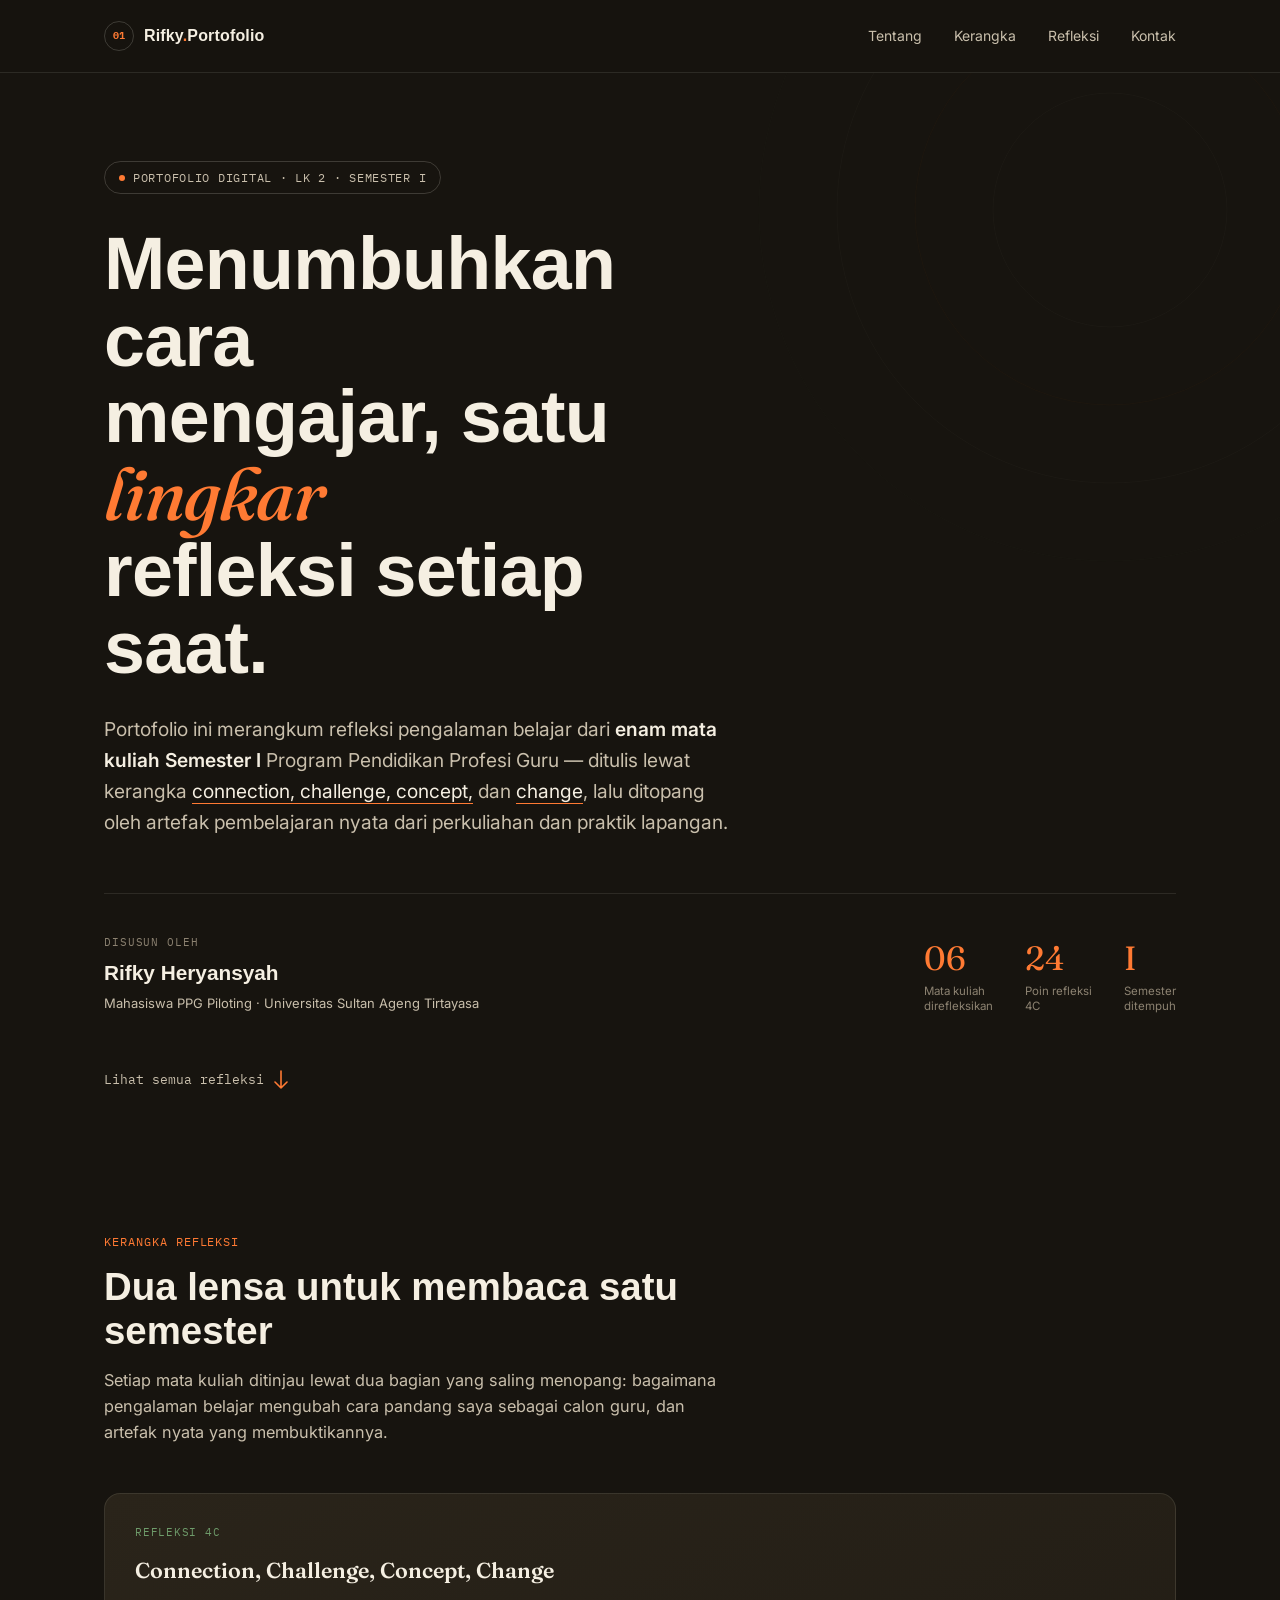
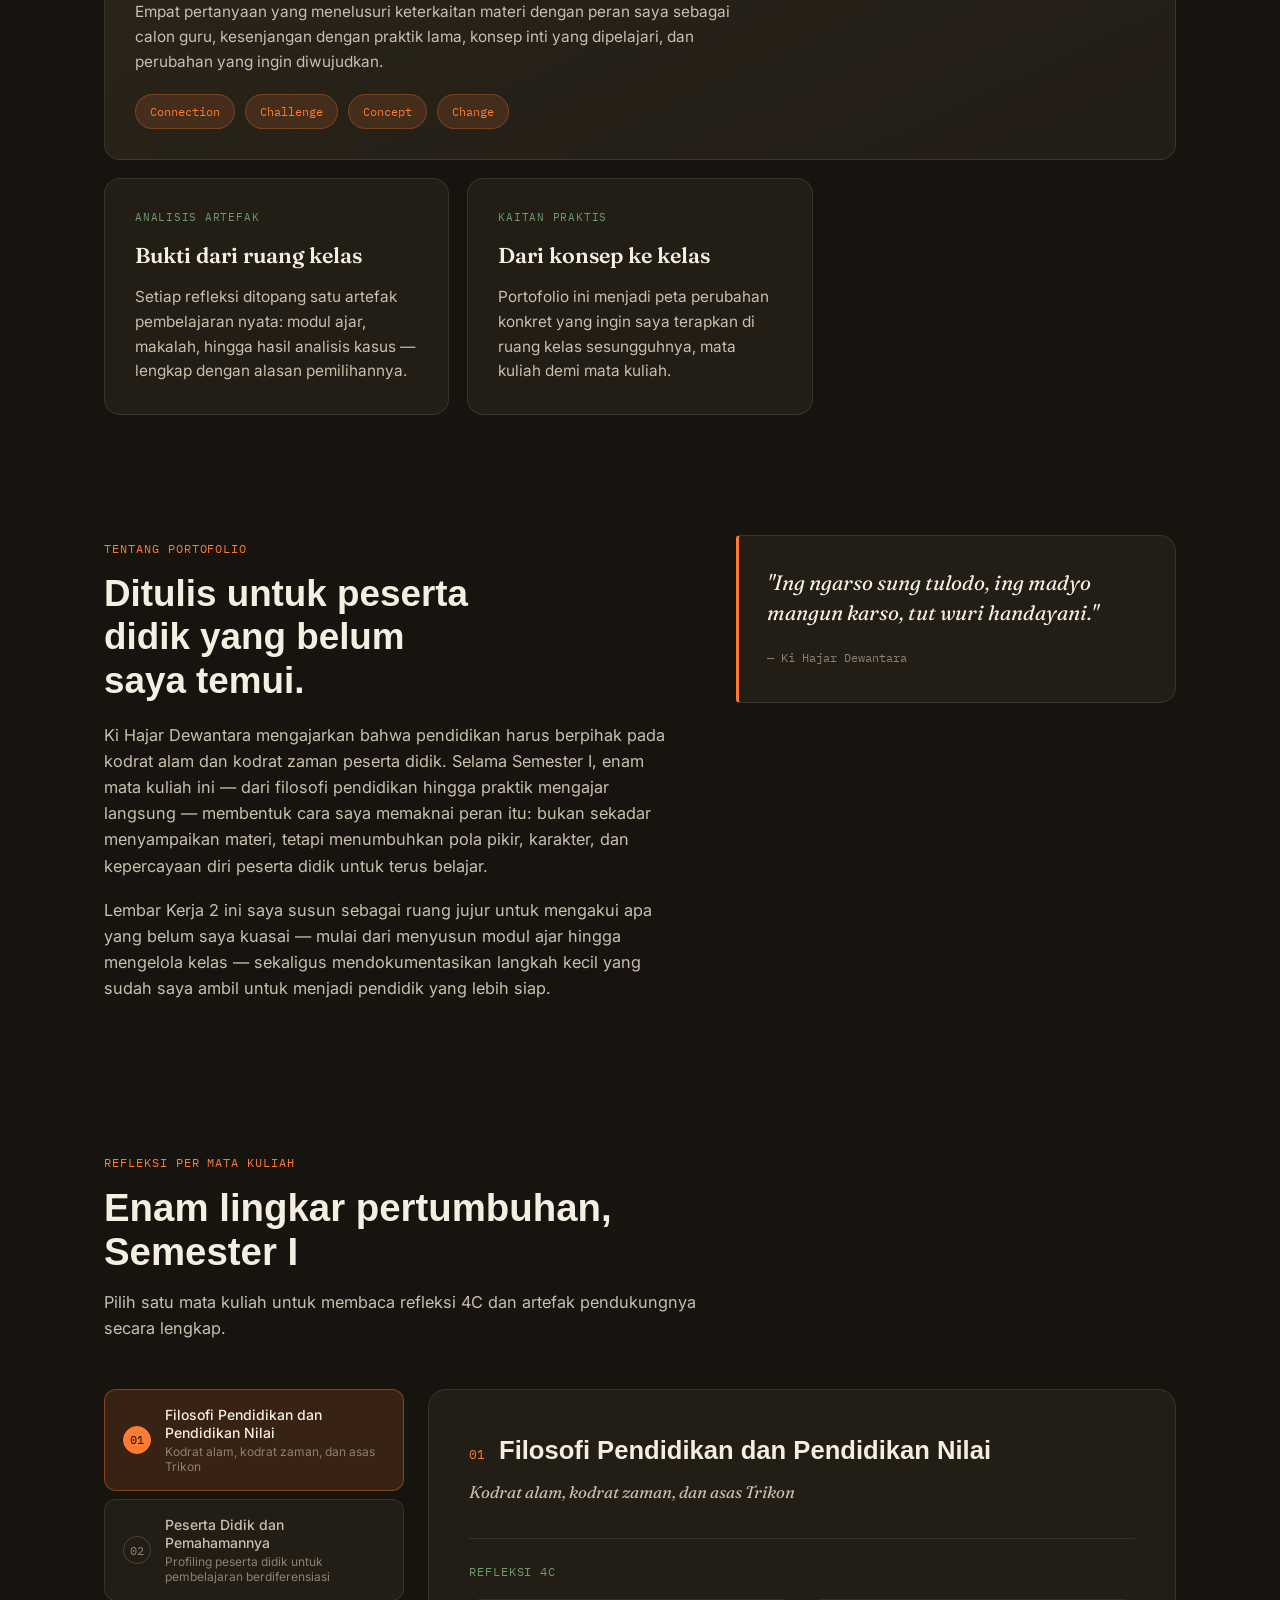
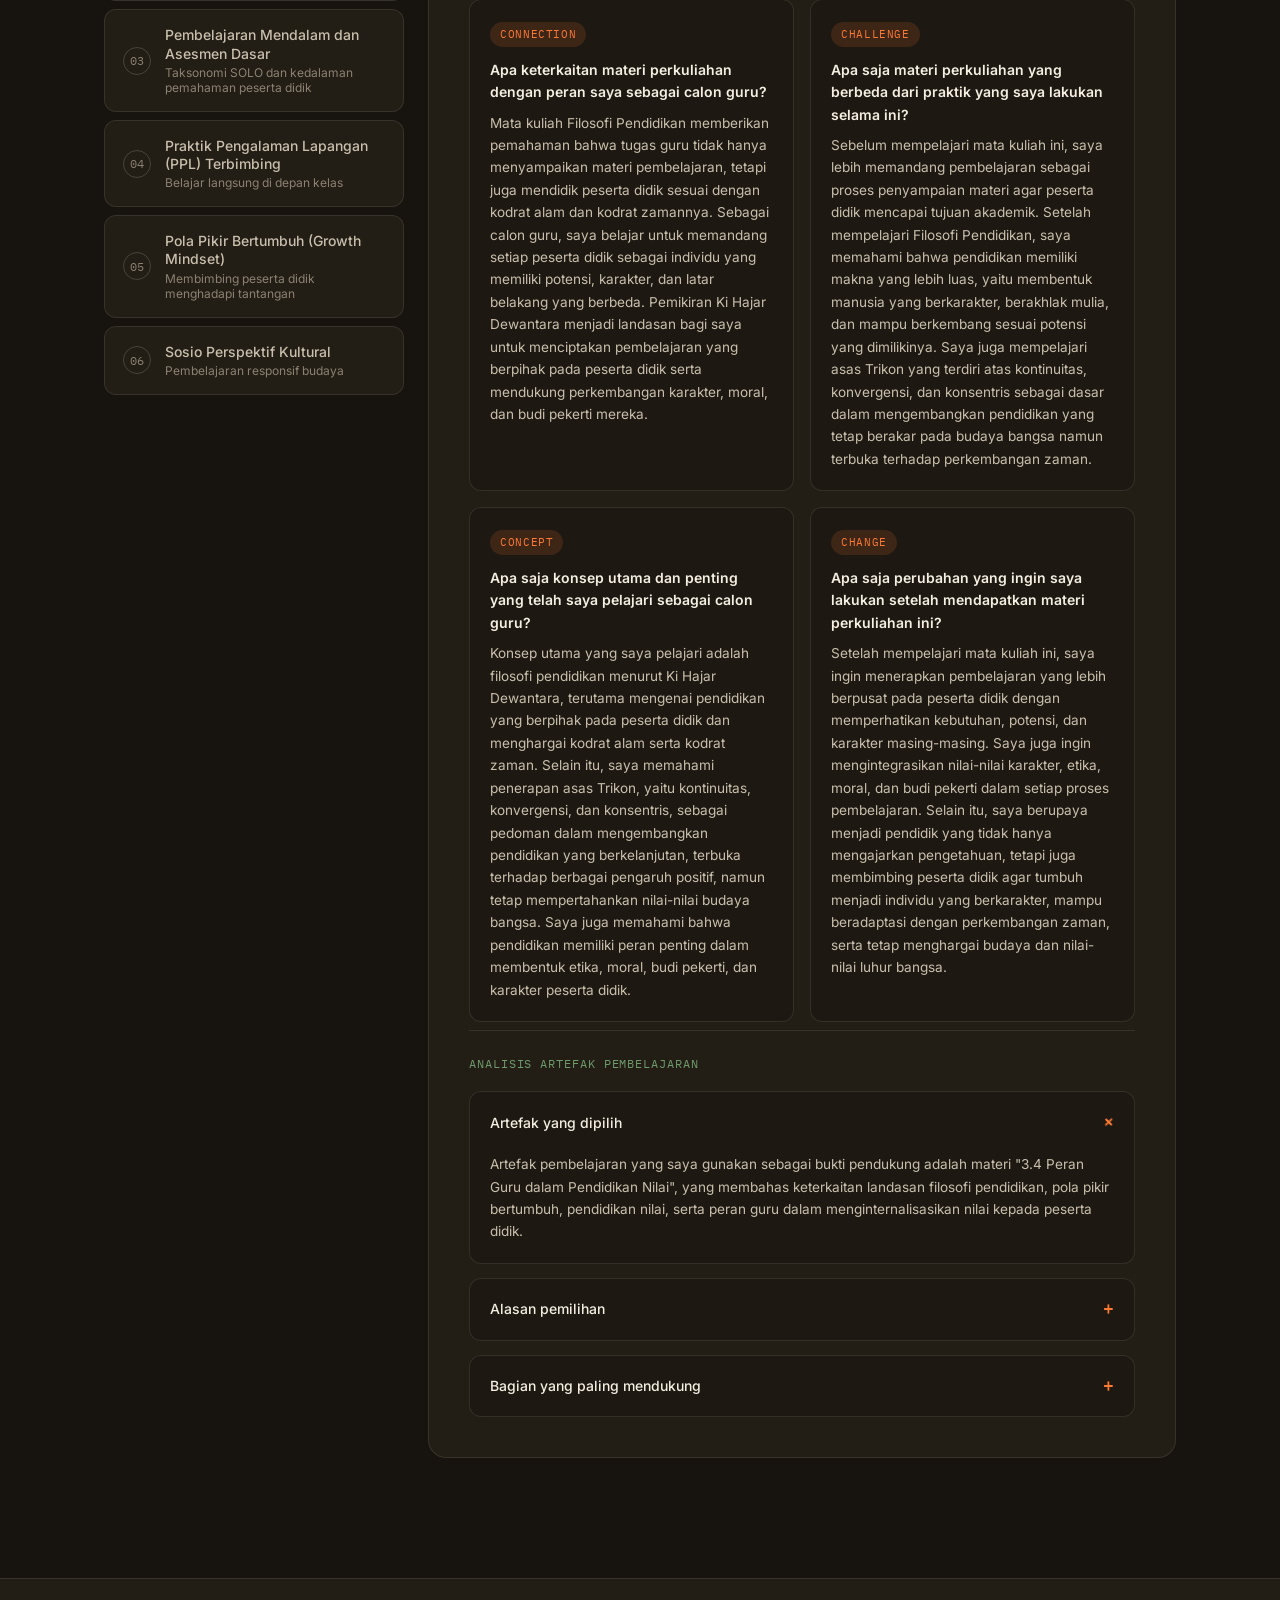
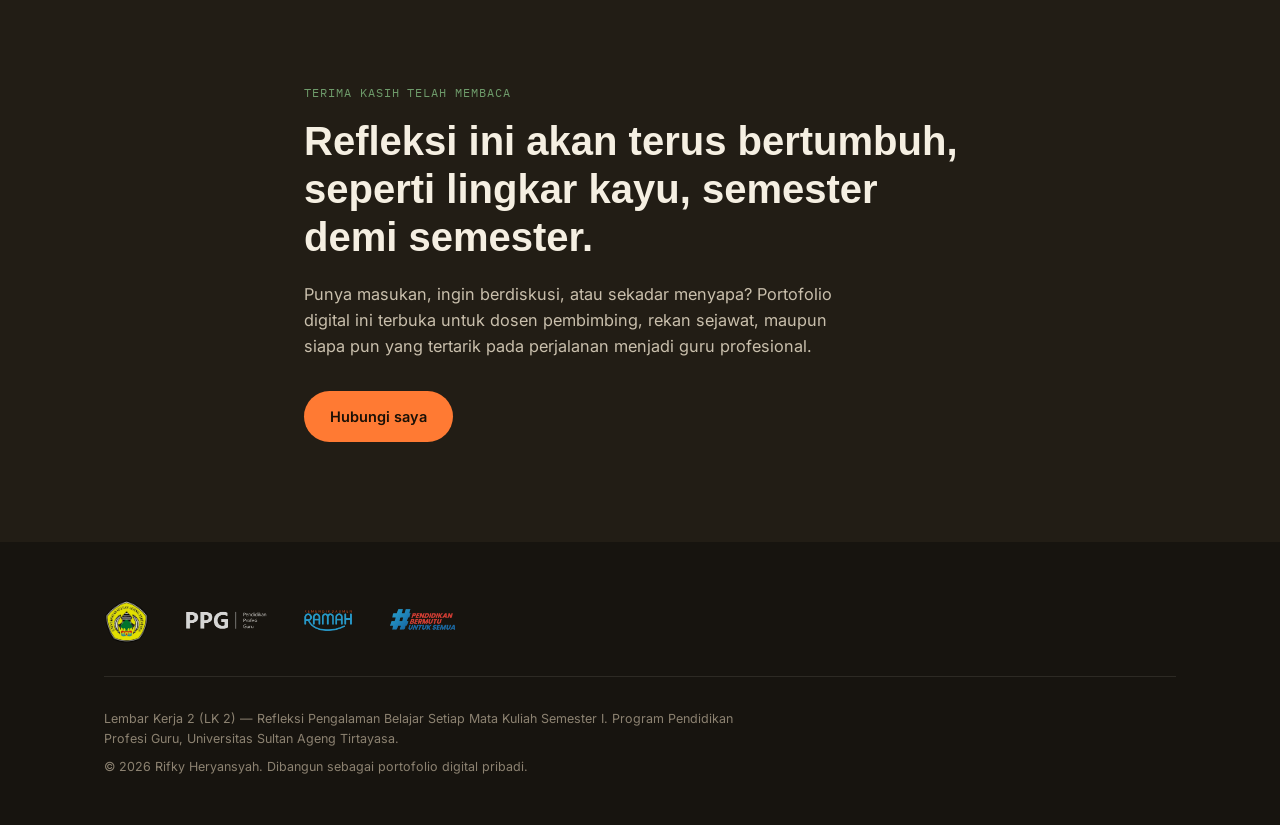
==== index.html @ 312ed4ab "Update index.html" ====
<!DOCTYPE html>
<html lang="id">
<head>
<meta charset="UTF-8">
<meta name="viewport" content="width=device-width, initial-scale=1.0">
<title>Rifky Heryansyah — Portofolio Digital PPG · Refleksi Semester I</title>
<meta name="description" content="Portofolio digital LK 2: Refleksi Pengalaman Belajar setiap mata kuliah Semester I — PPG Piloting, Universitas Sultan Ageng Tirtayasa.">
<link rel="preconnect" href="https://fonts.googleapis.com">
<link rel="preconnect" href="https://fonts.gstatic.com" crossorigin>
<link href="https://fonts.googleapis.com/css2?family=Archivo+Expanded:wght@600;700;800&family=Fraunces:ital,opsz,wght@0,9..144,500;0,9..144,600;1,9..144,500&family=Inter:wght@400;500;600&family=IBM+Plex+Mono:wght@400;500&display=swap" rel="stylesheet">
<link rel="stylesheet" href="styles.css">
</head>
<body>

<!-- ambient rings background -->
<div class="rings-bg" aria-hidden="true">
  <svg viewBox="0 0 800 800"><circle cx="400" cy="400" r="120"/><circle cx="400" cy="400" r="200"/><circle cx="400" cy="400" r="280"/><circle cx="400" cy="400" r="360"/></svg>
</div>

<a class="skip-link" href="#konten">Langsung ke konten</a>

<header class="site-header" id="top">
  <div class="wrap header-inner">
    <a class="brand" href="#top" aria-label="Beranda">
      <span class="brand-ring">01</span>
      <span class="brand-text">Rifky<em>.</em>Portofolio</span>
    </a>
    <nav class="site-nav" aria-label="Navigasi utama">
      <a href="#tentang">Tentang</a>
      <a href="#kerangka">Kerangka</a>
      <a href="#refleksi">Refleksi</a>
      <a href="#kontak">Kontak</a>
    </nav>
    <button class="nav-toggle" id="navToggle" aria-expanded="false" aria-controls="mobileNav" aria-label="Buka menu">
      <span></span><span></span><span></span>
    </button>
  </div>
  <nav class="mobile-nav" id="mobileNav" aria-label="Navigasi mobile">
    <a href="#tentang">Tentang</a>
    <a href="#kerangka">Kerangka</a>
    <a href="#refleksi">Refleksi</a>
    <a href="#kontak">Kontak</a>
  </nav>
</header>

<main id="konten">

  <!-- HERO -->
  <section class="hero wrap">
    <div class="hero-eyebrow reveal">
      <span class="dot"></span> Portofolio Digital &middot; LK 2 &middot; Semester I
    </div>
    <h1 class="hero-title reveal">
      Menumbuhkan cara<br>
      mengajar, satu <span class="ink">lingkar</span><br>
      refleksi setiap saat.
    </h1>
    <p class="hero-sub reveal">
      Portofolio ini merangkum refleksi pengalaman belajar dari
      <strong>enam mata kuliah Semester I</strong> Program Pendidikan Profesi
      Guru — ditulis lewat kerangka <em>connection, challenge, concept,</em>
      dan <em>change</em>, lalu ditopang oleh artefak pembelajaran nyata dari
      perkuliahan dan praktik lapangan.
    </p>

    <div class="hero-meta reveal">
      <div class="meta-person">
        <span class="meta-label">Disusun oleh</span>
        <span class="meta-value">Rifky Heryansyah</span>
        <span class="meta-sub">Mahasiswa PPG Piloting &middot; Universitas Sultan Ageng Tirtayasa</span>
      </div>
      <div class="meta-stats">
        <div class="stat">
          <span class="stat-num">06</span>
          <span class="stat-label">Mata kuliah<br>direfleksikan</span>
        </div>
        <div class="stat">
          <span class="stat-num">24</span>
          <span class="stat-label">Poin refleksi<br>4C</span>
        </div>
        <div class="stat">
          <span class="stat-num">I</span>
          <span class="stat-label">Semester<br>ditempuh</span>
        </div>
      </div>
    </div>

    <a href="#refleksi" class="scroll-cue reveal">
      <span>Lihat semua refleksi</span>
      <svg width="14" height="20" viewBox="0 0 14 20" fill="none"><path d="M7 1v17M1 12l6 6 6-6" stroke="currentColor" stroke-width="1.6" stroke-linecap="round" stroke-linejoin="round"/></svg>
    </a>
  </section>

  <!-- TENTANG / KERANGKA -->
  <section class="framework" id="kerangka">
    <div class="wrap">
      <div class="section-head reveal">
        <span class="eyebrow">Kerangka Refleksi</span>
        <h2>Dua lensa untuk membaca satu semester</h2>
        <p>Setiap mata kuliah ditinjau lewat dua bagian yang saling menopang:
          bagaimana pengalaman belajar mengubah cara pandang saya sebagai
          calon guru, dan artefak nyata yang membuktikannya.</p>
      </div>

      <div class="bento reveal">
        <article class="bento-card bento-wide">
          <span class="bento-tag">Refleksi 4C</span>
          <h3>Connection, Challenge, Concept, Change</h3>
          <p>Empat pertanyaan yang menelusuri keterkaitan materi dengan peran
            saya sebagai calon guru, kesenjangan dengan praktik lama,
            konsep inti yang dipelajari, dan perubahan yang ingin diwujudkan.</p>
          <div class="four-c">
            <span>Connection</span><span>Challenge</span><span>Concept</span><span>Change</span>
          </div>
        </article>
        <article class="bento-card">
          <span class="bento-tag">Analisis Artefak</span>
          <h3>Bukti dari ruang kelas</h3>
          <p>Setiap refleksi ditopang satu artefak pembelajaran nyata:
            modul ajar, makalah, hingga hasil analisis kasus — lengkap
            dengan alasan pemilihannya.</p>
        </article>
        <article class="bento-card">
          <span class="bento-tag">Kaitan Praktis</span>
          <h3>Dari konsep ke kelas</h3>
          <p>Portofolio ini menjadi peta perubahan konkret yang ingin saya
            terapkan di ruang kelas sesungguhnya, mata kuliah demi mata
            kuliah.</p>
        </article>
      </div>
    </div>
  </section>

  <!-- TENTANG -->
  <section class="about" id="tentang">
    <div class="wrap about-grid">
      <div class="about-copy reveal">
        <span class="eyebrow">Tentang Portofolio</span>
        <h2>Ditulis untuk peserta didik yang belum saya temui.</h2>
        <p>
          Ki Hajar Dewantara mengajarkan bahwa pendidikan harus berpihak pada
          kodrat alam dan kodrat zaman peserta didik. Selama Semester I,
          enam mata kuliah ini — dari filosofi pendidikan hingga praktik
          mengajar langsung — membentuk cara saya memaknai peran itu: bukan
          sekadar menyampaikan materi, tetapi menumbuhkan pola pikir,
          karakter, dan kepercayaan diri peserta didik untuk terus belajar.
        </p>
        <p>
          Lembar Kerja 2 ini saya susun sebagai ruang jujur untuk mengakui
          apa yang belum saya kuasai — mulai dari menyusun modul ajar hingga
          mengelola kelas — sekaligus mendokumentasikan langkah kecil yang
          sudah saya ambil untuk menjadi pendidik yang lebih siap.
        </p>
      </div>
      <div class="about-quote reveal">
        <blockquote>
          "Ing ngarso sung tulodo, ing madyo mangun karso,
          tut wuri handayani."
        </blockquote>
        <cite>— Ki Hajar Dewantara</cite>
      </div>
    </div>
  </section>

  <!-- REFLEKSI -->
  <section class="reflections" id="refleksi">
    <div class="wrap">
      <div class="section-head reveal">
        <span class="eyebrow">Refleksi Per Mata Kuliah</span>
        <h2>Enam lingkar pertumbuhan, Semester I</h2>
        <p>Pilih satu mata kuliah untuk membaca refleksi 4C dan artefak
          pendukungnya secara lengkap.</p>
      </div>

      <div class="course-shell reveal">
        <div class="course-rail" id="courseRail" role="tablist" aria-label="Daftar mata kuliah"></div>
        <div class="course-panel" id="coursePanel"></div>
      </div>
    </div>
  </section>

  <!-- PENUTUP / CTA -->
  <section class="closing" id="kontak">
    <div class="wrap closing-inner reveal">
      <span class="eyebrow eyebrow-light">Terima kasih telah membaca</span>
      <h2>Refleksi ini akan terus bertumbuh,<br>seperti lingkar kayu, semester demi semester.</h2>
      <p>Punya masukan, ingin berdiskusi, atau sekadar menyapa? Portofolio
        digital ini terbuka untuk dosen pembimbing, rekan sejawat, maupun
        siapa pun yang tertarik pada perjalanan menjadi guru profesional.</p>
      <a class="btn" href="mailto:rifky.heryansyah@example.com">Hubungi saya</a>
    </div>
  </section>

</main>

<footer class="site-footer">
  <div class="wrap footer-inner">
    <div class="footer-logos">
      <img src="untirta.png" alt="Universitas Sultan Ageng Tirtayasa" loading="lazy">
      <img src="ppg-mark.png" alt="Pendidikan Profesi Guru" loading="lazy">
      <img src="ramah.png" alt="Kemendikdasmen Ramah" loading="lazy">
      <img src="bermutu.png" alt="Pendidikan Bermutu untuk Semua" loading="lazy">
    </div>
    <div class="footer-meta">
      <p>Lembar Kerja 2 (LK 2) — Refleksi Pengalaman Belajar Setiap Mata
        Kuliah Semester I. Program Pendidikan Profesi Guru, Universitas
        Sultan Ageng Tirtayasa.</p>
      <p class="footer-copy">© <span id="year"></span> Rifky Heryansyah. Dibangun sebagai portofolio digital pribadi.</p>
    </div>
  </div>
</footer>

<script src="data.js"></script>
<script src="app.js"></script>
</body>
</html>
---- styles.css ----
/* ============================================================
   TOKENS
   ============================================================ */
:root{
  --bg: #17140F;
  --bg-soft: #1D1912;
  --surface: #221D15;
  --surface-2: #2A241A;
  --line: rgba(244,238,224,0.10);
  --line-strong: rgba(244,238,224,0.18);
  --ink: #F5EFE2;
  --ink-dim: #C9BFAC;
  --ink-faint: #8C8271;
  --accent: #FF7A33;
  --accent-ink: #1A1006;
  --accent-soft: rgba(255,122,51,0.14);
  --green: #6E9B6A;
  --green-soft: rgba(110,155,106,0.16);

  --font-display: "Archivo Expanded", "Arial Narrow", sans-serif;
  --font-serif: "Fraunces", Georgia, serif;
  --font-body: "Inter", -apple-system, "Segoe UI", sans-serif;
  --font-mono: "IBM Plex Mono", ui-monospace, monospace;

  --wrap: 1120px;
}

*{ box-sizing: border-box; }
html{ scroll-behavior: smooth; }
@media (prefers-reduced-motion: reduce){
  html{ scroll-behavior: auto; }
  *{ animation-duration: 0.01ms !important; transition-duration: 0.01ms !important; }
}

body{
  margin: 0;
  background: var(--bg);
  color: var(--ink);
  font-family: var(--font-body);
  font-size: 16px;
  line-height: 1.6;
  -webkit-font-smoothing: antialiased;
}

.wrap{
  max-width: var(--wrap);
  margin: 0 auto;
  padding: 0 24px;
  position: relative;
}

a{ color: inherit; }

:focus-visible{
  outline: 2px solid var(--accent);
  outline-offset: 3px;
  border-radius: 3px;
}

.skip-link{
  position: absolute;
  left: -9999px;
  top: 0;
  background: var(--accent);
  color: var(--accent-ink);
  padding: 10px 16px;
  z-index: 999;
  font-family: var(--font-mono);
  font-size: 13px;
}
.skip-link:focus{ left: 12px; top: 12px; }

/* ============================================================
   AMBIENT RINGS BACKGROUND (signature motif)
   ============================================================ */
.rings-bg{
  position: fixed;
  inset: 0;
  z-index: 0;
  pointer-events: none;
  overflow: hidden;
}
.rings-bg svg{
  position: absolute;
  top: -180px;
  right: -220px;
  width: 780px;
  height: 780px;
  opacity: 0.5;
}
.rings-bg circle{
  fill: none;
  stroke: rgba(244,238,224,0.05);
  stroke-width: 1;
}
.rings-bg circle:nth-child(2){ stroke: rgba(255,122,51,0.06); }
.rings-bg circle:nth-child(4){ stroke: rgba(110,155,106,0.05); }

/* ============================================================
   HEADER
   ============================================================ */
.site-header{
  position: sticky;
  top: 0;
  z-index: 50;
  background: rgba(23,20,15,0.82);
  backdrop-filter: blur(10px);
  border-bottom: 1px solid var(--line);
}
.header-inner{
  display: flex;
  align-items: center;
  justify-content: space-between;
  height: 72px;
}
.brand{
  display: flex;
  align-items: center;
  gap: 10px;
  text-decoration: none;
  font-family: var(--font-display);
  font-weight: 700;
  letter-spacing: 0.01em;
}
.brand-ring{
  width: 30px;
  height: 30px;
  border: 1px solid var(--line-strong);
  border-radius: 50%;
  display: grid;
  place-items: center;
  font-family: var(--font-mono);
  font-size: 10px;
  color: var(--accent);
}
.brand-text{ font-size: 16px; color: var(--ink); }
.brand-text em{ color: var(--accent); font-style: normal; }

.site-nav{
  display: flex;
  gap: 32px;
  font-size: 14px;
}
.site-nav a{
  text-decoration: none;
  color: var(--ink-dim);
  position: relative;
  padding: 4px 0;
  transition: color 0.2s;
}
.site-nav a:hover{ color: var(--ink); }
.site-nav a::after{
  content: "";
  position: absolute;
  left: 0; right: 0; bottom: -2px;
  height: 1px;
  background: var(--accent);
  transform: scaleX(0);
  transform-origin: left;
  transition: transform 0.25s ease;
}
.site-nav a:hover::after{ transform: scaleX(1); }

.nav-toggle{
  display: none;
  flex-direction: column;
  justify-content: center;
  gap: 5px;
  width: 36px;
  height: 36px;
  background: none;
  border: 1px solid var(--line-strong);
  border-radius: 8px;
  cursor: pointer;
}
.nav-toggle span{
  display: block;
  width: 16px;
  height: 1.5px;
  margin: 0 auto;
  background: var(--ink);
  transition: transform 0.2s, opacity 0.2s;
}
.mobile-nav{
  display: none;
  flex-direction: column;
  padding: 8px 24px 20px;
  border-top: 1px solid var(--line);
}
.mobile-nav a{
  text-decoration: none;
  color: var(--ink-dim);
  padding: 12px 0;
  border-bottom: 1px solid var(--line);
  font-size: 15px;
}
.mobile-nav.open{ display: flex; }

@media (max-width: 760px){
  .site-nav{ display: none; }
  .nav-toggle{ display: flex; }
}

/* ============================================================
   HERO
   ============================================================ */
.hero{
  position: relative;
  z-index: 1;
  padding: 88px 24px 96px;
}
.hero-eyebrow{
  display: inline-flex;
  align-items: center;
  gap: 8px;
  font-family: var(--font-mono);
  font-size: 12px;
  letter-spacing: 0.06em;
  text-transform: uppercase;
  color: var(--ink-dim);
  border: 1px solid var(--line-strong);
  padding: 6px 14px;
  border-radius: 999px;
  margin-bottom: 32px;
}
.hero-eyebrow .dot{
  width: 6px; height: 6px;
  border-radius: 50%;
  background: var(--accent);
}

.hero-title{
  font-family: var(--font-display);
  font-weight: 700;
  font-size: clamp(2.6rem, 6vw, 4.6rem);
  line-height: 1.04;
  letter-spacing: -0.01em;
  margin: 0 0 28px;
  max-width: 15ch;
}
.hero-title .ink{
  font-family: var(--font-serif);
  font-style: italic;
  font-weight: 500;
  color: var(--accent);
}

.hero-sub{
  font-size: clamp(1.02rem, 1.6vw, 1.2rem);
  color: var(--ink-dim);
  max-width: 640px;
  margin: 0 0 56px;
}
.hero-sub strong{ color: var(--ink); font-weight: 600; }
.hero-sub em{ color: var(--ink); font-style: normal; border-bottom: 1px solid var(--accent); }

.hero-meta{
  display: flex;
  flex-wrap: wrap;
  gap: 40px;
  align-items: flex-end;
  padding-top: 40px;
  border-top: 1px solid var(--line);
}
.meta-person{ display: flex; flex-direction: column; gap: 4px; }
.meta-label{ font-family: var(--font-mono); font-size: 11px; text-transform: uppercase; letter-spacing: 0.08em; color: var(--ink-faint); }
.meta-value{ font-family: var(--font-display); font-size: 1.3rem; font-weight: 700; }
.meta-sub{ font-size: 13px; color: var(--ink-dim); }

.meta-stats{
  display: flex;
  gap: 32px;
  margin-left: auto;
}
.stat{ display: flex; flex-direction: column; gap: 2px; }
.stat-num{ font-family: var(--font-serif); font-size: 2.1rem; color: var(--accent); line-height: 1; }
.stat-label{ font-size: 11.5px; color: var(--ink-faint); line-height: 1.3; margin-top: 6px; }

.scroll-cue{
  display: inline-flex;
  align-items: center;
  gap: 10px;
  margin-top: 56px;
  text-decoration: none;
  color: var(--ink-dim);
  font-size: 13px;
  font-family: var(--font-mono);
}
.scroll-cue svg{ color: var(--accent); animation: bob 1.8s ease-in-out infinite; }
@keyframes bob{ 0%,100%{ transform: translateY(0); } 50%{ transform: translateY(4px); } }

/* ============================================================
   SECTION HEAD (shared)
   ============================================================ */
.eyebrow{
  display: inline-block;
  font-family: var(--font-mono);
  font-size: 12px;
  letter-spacing: 0.08em;
  text-transform: uppercase;
  color: var(--accent);
  margin-bottom: 14px;
}
.section-head{
  max-width: 620px;
  margin-bottom: 48px;
}
.section-head h2{
  font-family: var(--font-display);
  font-size: clamp(1.7rem, 3.2vw, 2.4rem);
  font-weight: 700;
  line-height: 1.15;
  margin: 0 0 14px;
}
.section-head p{
  color: var(--ink-dim);
  font-size: 1.02rem;
  margin: 0;
}

/* ============================================================
   FRAMEWORK / BENTO
   ============================================================ */
.framework{
  position: relative;
  z-index: 1;
  padding: 40px 0 100px;
}
.bento{
  display: grid;
  grid-template-columns: repeat(3, 1fr);
  gap: 18px;
}
.bento-card{
  background: var(--surface);
  border: 1px solid var(--line);
  border-radius: 16px;
  padding: 30px;
  display: flex;
  flex-direction: column;
  gap: 12px;
}
.bento-wide{ grid-column: span 3; background: linear-gradient(155deg, var(--surface-2), var(--surface)); }
.bento-tag{
  font-family: var(--font-mono);
  font-size: 11px;
  letter-spacing: 0.07em;
  text-transform: uppercase;
  color: var(--green);
}
.bento-card h3{
  font-family: var(--font-serif);
  font-weight: 600;
  font-size: 1.35rem;
  margin: 0;
}
.bento-card p{
  color: var(--ink-dim);
  font-size: 0.96rem;
  margin: 0;
  max-width: 60ch;
}
.four-c{
  display: flex;
  flex-wrap: wrap;
  gap: 10px;
  margin-top: 8px;
}
.four-c span{
  font-family: var(--font-mono);
  font-size: 12px;
  padding: 7px 14px;
  border-radius: 999px;
  background: var(--accent-soft);
  color: var(--accent);
  border: 1px solid rgba(255,122,51,0.28);
}

@media (max-width: 860px){
  .bento{ grid-template-columns: 1fr; }
  .bento-wide{ grid-column: span 1; }
}

/* ============================================================
   ABOUT
   ============================================================ */
.about{
  position: relative;
  z-index: 1;
  padding: 20px 0 110px;
}
.about-grid{
  display: grid;
  grid-template-columns: 1.3fr 1fr;
  gap: 60px;
  align-items: start;
}
.about-copy h2{
  font-family: var(--font-display);
  font-size: clamp(1.7rem, 3vw, 2.3rem);
  font-weight: 700;
  line-height: 1.18;
  margin: 0 0 20px;
  max-width: 18ch;
}
.about-copy p{
  color: var(--ink-dim);
  font-size: 1.02rem;
  margin: 0 0 18px;
}
.about-quote{
  background: var(--surface);
  border: 1px solid var(--line);
  border-left: 3px solid var(--accent);
  border-radius: 4px 16px 16px 4px;
  padding: 32px 28px;
}
.about-quote blockquote{
  margin: 0 0 16px;
  font-family: var(--font-serif);
  font-style: italic;
  font-size: 1.3rem;
  line-height: 1.45;
  color: var(--ink);
}
.about-quote cite{
  font-family: var(--font-mono);
  font-size: 12px;
  color: var(--ink-faint);
  font-style: normal;
}

@media (max-width: 860px){
  .about-grid{ grid-template-columns: 1fr; gap: 32px; }
}

/* ============================================================
   REFLECTIONS
   ============================================================ */
.reflections{
  position: relative;
  z-index: 1;
  padding: 20px 0 120px;
}
.course-shell{
  display: grid;
  grid-template-columns: 300px 1fr;
  gap: 24px;
  align-items: start;
}

.course-rail{
  display: flex;
  flex-direction: column;
  gap: 8px;
  position: sticky;
  top: 96px;
}
.course-btn{
  display: flex;
  align-items: center;
  gap: 14px;
  width: 100%;
  text-align: left;
  background: var(--surface);
  border: 1px solid var(--line);
  border-radius: 12px;
  padding: 16px 18px;
  cursor: pointer;
  color: var(--ink-dim);
  font-family: var(--font-body);
  transition: border-color 0.2s, background 0.2s, color 0.2s;
}
.course-btn:hover{ border-color: var(--line-strong); color: var(--ink); }
.course-btn .ring-num{
  font-family: var(--font-mono);
  font-size: 12px;
  width: 28px;
  height: 28px;
  border-radius: 50%;
  border: 1px solid var(--line-strong);
  display: grid;
  place-items: center;
  flex-shrink: 0;
  color: var(--ink-faint);
  transition: border-color 0.2s, color 0.2s, background 0.2s;
}
.course-btn .btn-text{ display: flex; flex-direction: column; gap: 2px; }
.course-btn .btn-name{ font-size: 14px; font-weight: 500; line-height: 1.3; }
.course-btn .btn-tagline{ font-size: 12px; color: var(--ink-faint); }

.course-btn.active{
  background: var(--accent-soft);
  border-color: rgba(255,122,51,0.4);
  color: var(--ink);
}
.course-btn.active .ring-num{
  background: var(--accent);
  border-color: var(--accent);
  color: var(--accent-ink);
}
.course-btn.active .btn-name{ color: var(--ink); }

.course-panel{
  background: var(--surface);
  border: 1px solid var(--line);
  border-radius: 18px;
  padding: 40px;
  min-height: 480px;
}
.panel-head{
  display: flex;
  align-items: baseline;
  gap: 14px;
  margin-bottom: 8px;
}
.panel-ring{
  font-family: var(--font-mono);
  font-size: 13px;
  color: var(--accent);
}
.panel-head h3{
  font-family: var(--font-display);
  font-size: 1.6rem;
  font-weight: 700;
  margin: 0;
}
.panel-tagline{
  color: var(--ink-dim);
  font-family: var(--font-serif);
  font-style: italic;
  font-size: 1.05rem;
  margin: 0 0 32px;
}

.panel-block-label{
  font-family: var(--font-mono);
  font-size: 11.5px;
  text-transform: uppercase;
  letter-spacing: 0.08em;
  color: var(--green);
  margin: 0 0 18px;
  padding-top: 24px;
  border-top: 1px solid var(--line);
}
.panel-block-label:first-of-type{ border-top: none; padding-top: 0; }

.reflection-grid{
  display: grid;
  grid-template-columns: 1fr 1fr;
  gap: 16px;
  margin-bottom: 8px;
}
.reflection-item{
  background: var(--bg-soft);
  border: 1px solid var(--line);
  border-radius: 12px;
  padding: 20px;
}
.reflection-tag{
  display: inline-block;
  font-family: var(--font-mono);
  font-size: 10.5px;
  text-transform: uppercase;
  letter-spacing: 0.06em;
  color: var(--accent);
  background: var(--accent-soft);
  border-radius: 999px;
  padding: 4px 10px;
  margin-bottom: 12px;
}
.reflection-q{
  font-weight: 600;
  font-size: 14px;
  margin: 0 0 8px;
  color: var(--ink);
}
.reflection-a{
  font-size: 13.6px;
  color: var(--ink-dim);
  margin: 0;
  line-height: 1.65;
}

.artifact-list{
  display: flex;
  flex-direction: column;
  gap: 14px;
}
.artifact-item{
  background: var(--bg-soft);
  border: 1px solid var(--line);
  border-radius: 12px;
  overflow: hidden;
}
.artifact-summary{
  display: flex;
  align-items: center;
  justify-content: space-between;
  gap: 12px;
  padding: 16px 20px;
  cursor: pointer;
  list-style: none;
  font-weight: 500;
  font-size: 14px;
}
.artifact-summary::-webkit-details-marker{ display: none; }
.artifact-summary .plus{
  font-family: var(--font-mono);
  color: var(--accent);
  font-size: 18px;
  flex-shrink: 0;
  transition: transform 0.2s;
}
.artifact-item[open] .plus{ transform: rotate(45deg); }
.artifact-body{
  padding: 0 20px 20px;
  color: var(--ink-dim);
  font-size: 13.6px;
  line-height: 1.65;
  margin: 0;
}

@media (max-width: 900px){
  .course-shell{ grid-template-columns: 1fr; }
  .course-rail{ position: static; flex-direction: row; overflow-x: auto; padding-bottom: 6px; }
  .course-btn{ min-width: 230px; }
  .reflection-grid{ grid-template-columns: 1fr; }
  .course-panel{ padding: 26px; }
}

/* ============================================================
   CLOSING / CTA
   ============================================================ */
.closing{
  position: relative;
  z-index: 1;
  background: var(--surface);
  border-top: 1px solid var(--line);
  padding: 100px 0;
}
.closing-inner{ max-width: 720px; }
.eyebrow-light{ color: var(--green); }
.closing h2{
  font-family: var(--font-display);
  font-size: clamp(1.7rem, 3.4vw, 2.5rem);
  font-weight: 700;
  line-height: 1.2;
  margin: 0 0 20px;
}
.closing p{
  color: var(--ink-dim);
  font-size: 1.02rem;
  margin: 0 0 32px;
  max-width: 56ch;
}
.btn{
  display: inline-flex;
  align-items: center;
  gap: 8px;
  background: var(--accent);
  color: var(--accent-ink);
  text-decoration: none;
  font-weight: 600;
  font-size: 14.5px;
  padding: 14px 26px;
  border-radius: 999px;
  transition: transform 0.15s ease, box-shadow 0.15s ease;
}
.btn:hover{ transform: translateY(-2px); box-shadow: 0 10px 24px rgba(255,122,51,0.25); }

/* ============================================================
   FOOTER
   ============================================================ */
.site-footer{
  position: relative;
  z-index: 1;
  padding: 56px 0 40px;
}
.footer-inner{
  display: flex;
  flex-direction: column;
  gap: 32px;
}
.footer-logos{
  display: flex;
  flex-wrap: wrap;
  align-items: center;
  gap: 36px;
  padding-bottom: 32px;
  border-bottom: 1px solid var(--line);
}
.footer-logos img{
  height: 34px;
  width: auto;
  object-fit: contain;
  opacity: 0.88;
}
.footer-logos img:first-child{ height: 46px; }
.footer-meta p{
  color: var(--ink-faint);
  font-size: 12.5px;
  max-width: 640px;
  margin: 0 0 8px;
  line-height: 1.6;
}
.footer-copy{ color: var(--ink-faint); }

/* ============================================================
   REVEAL ON SCROLL
   ============================================================ */
.reveal{
  opacity: 0;
  transform: translateY(18px);
  transition: opacity 0.7s ease, transform 0.7s ease;
}
.reveal.is-visible{
  opacity: 1;
  transform: translateY(0);
}
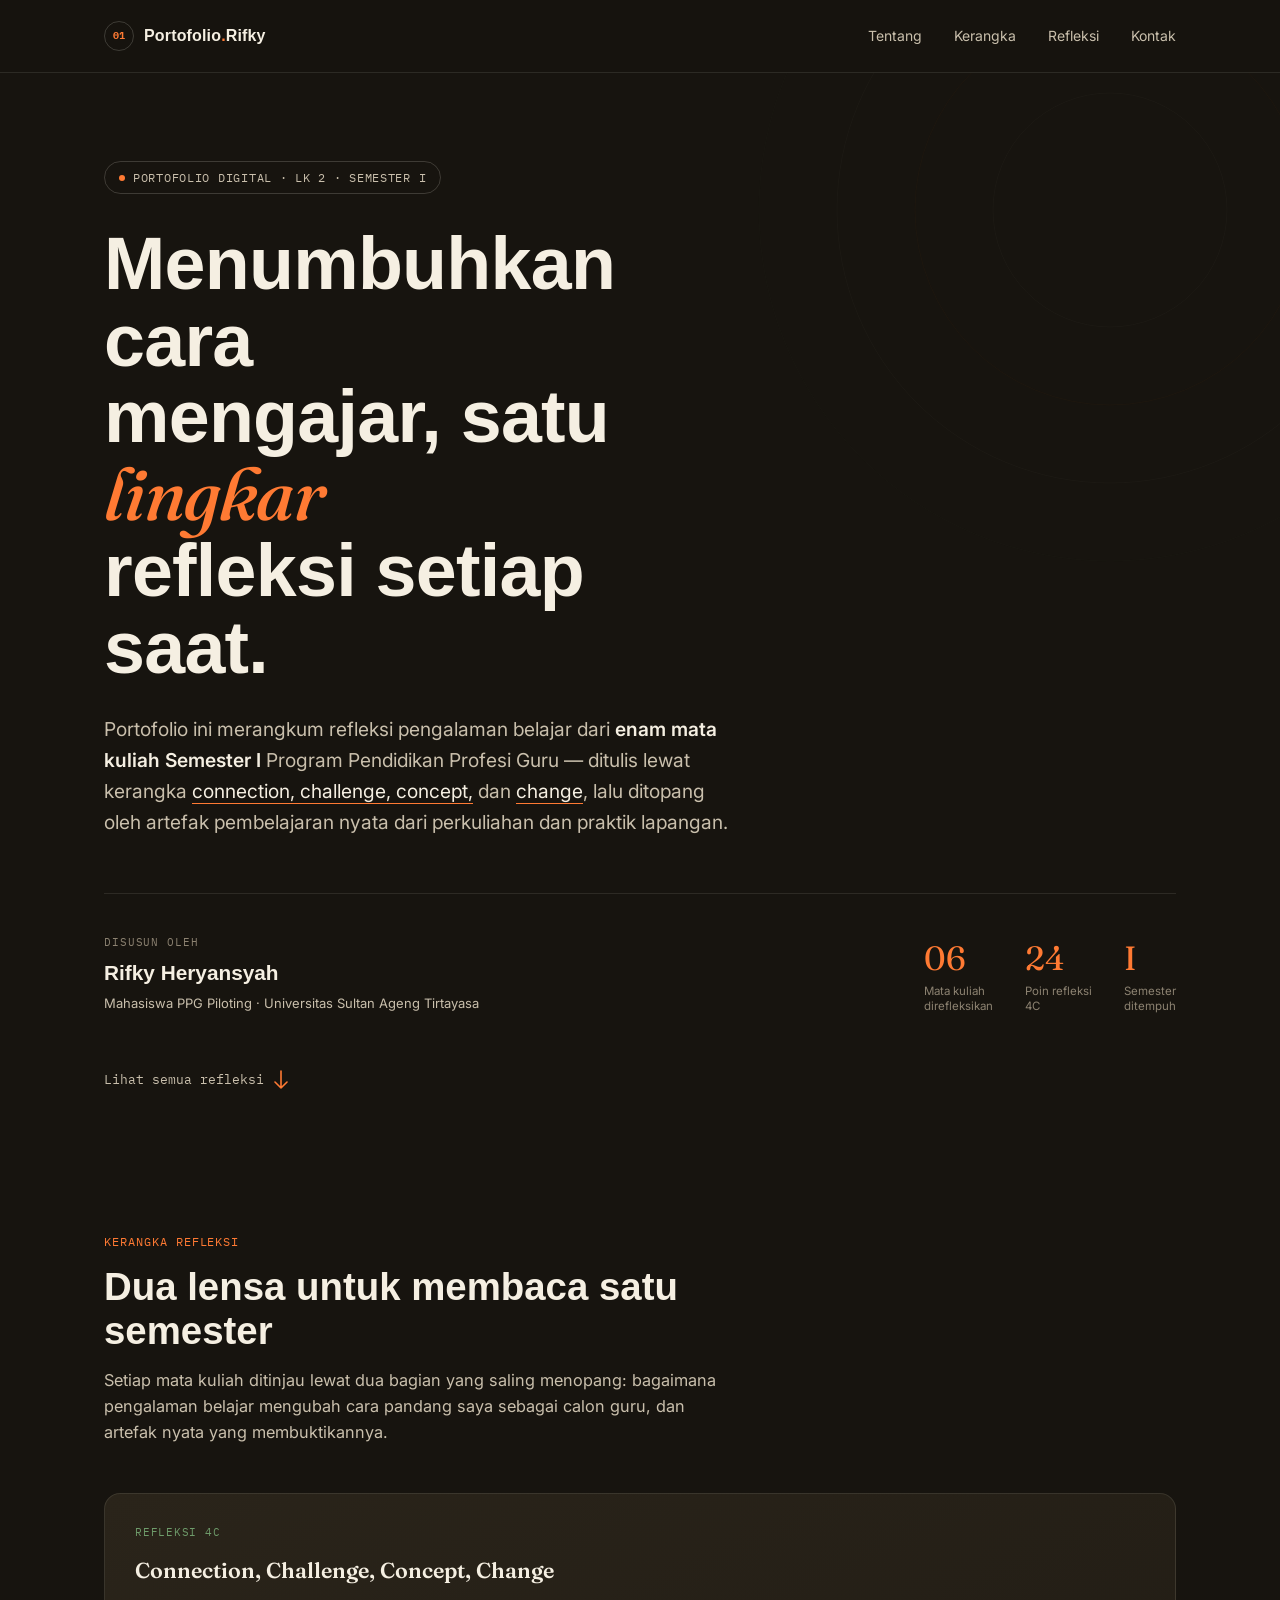
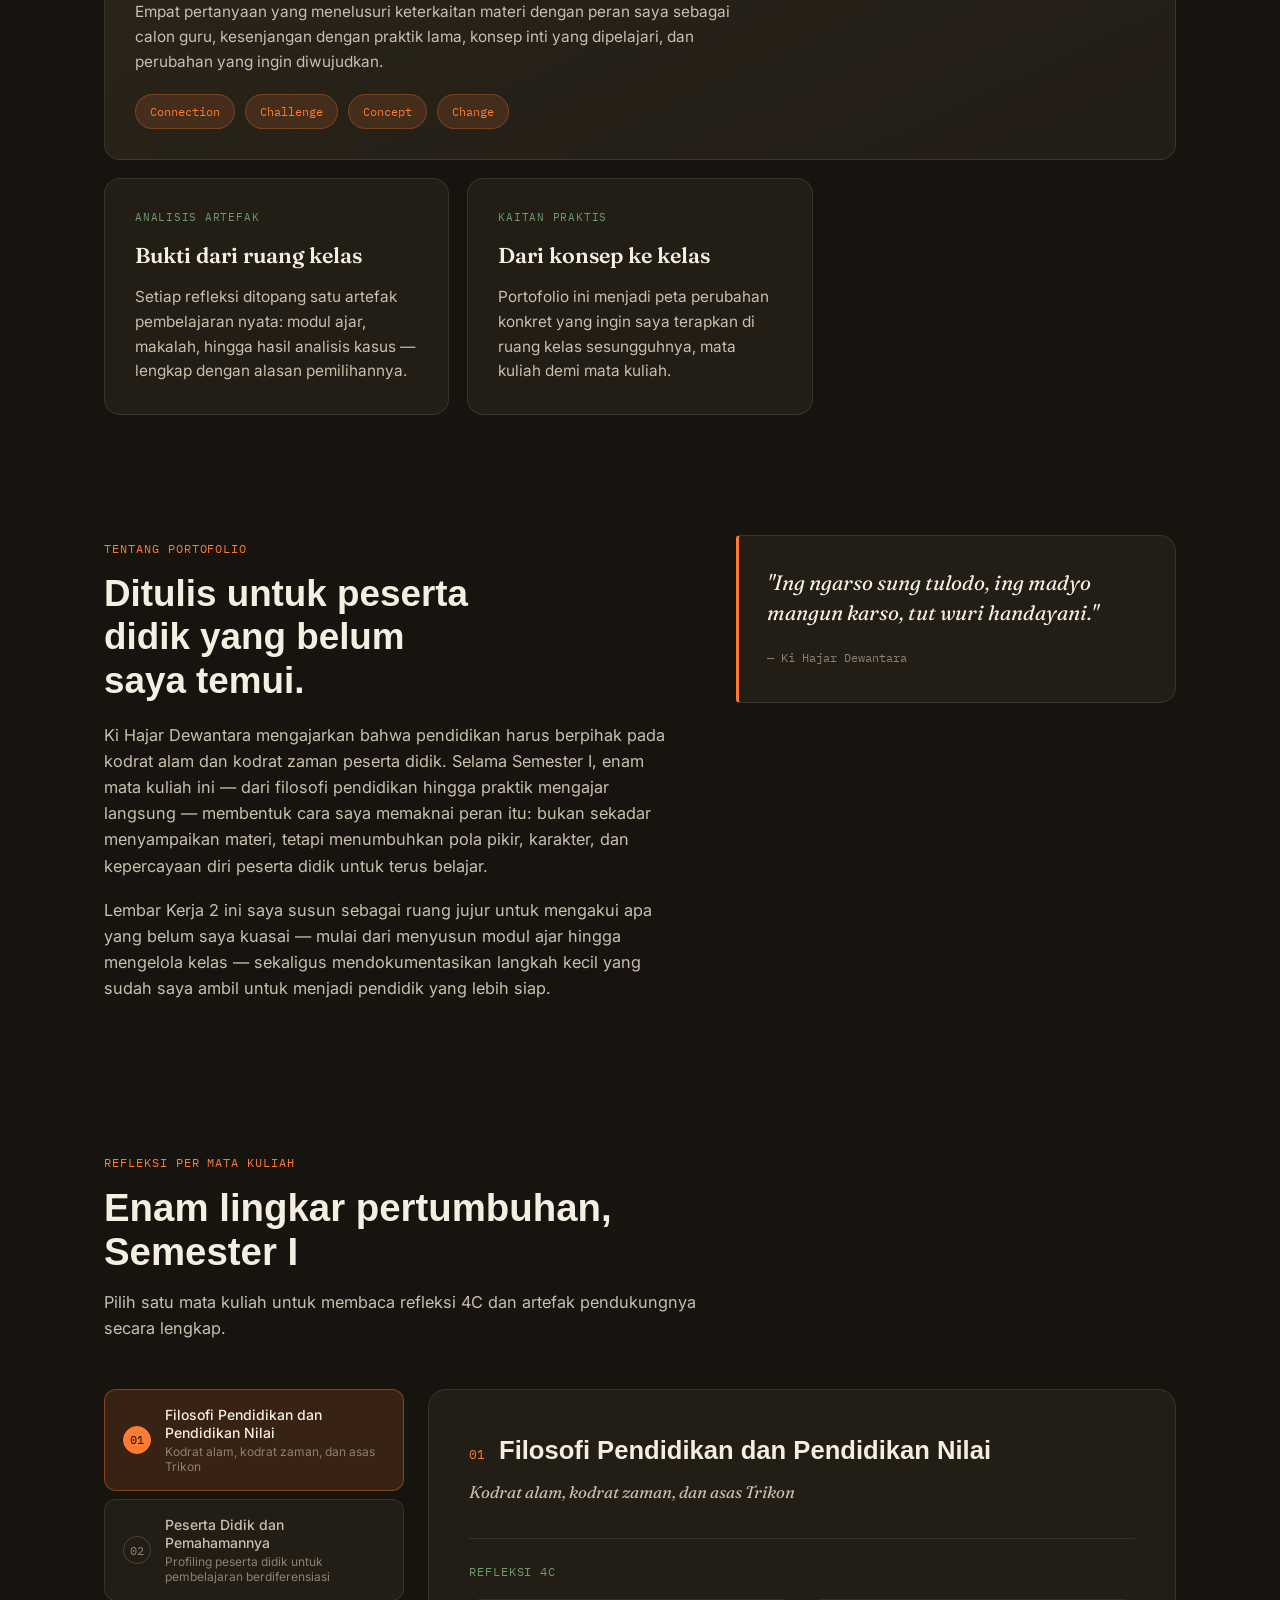
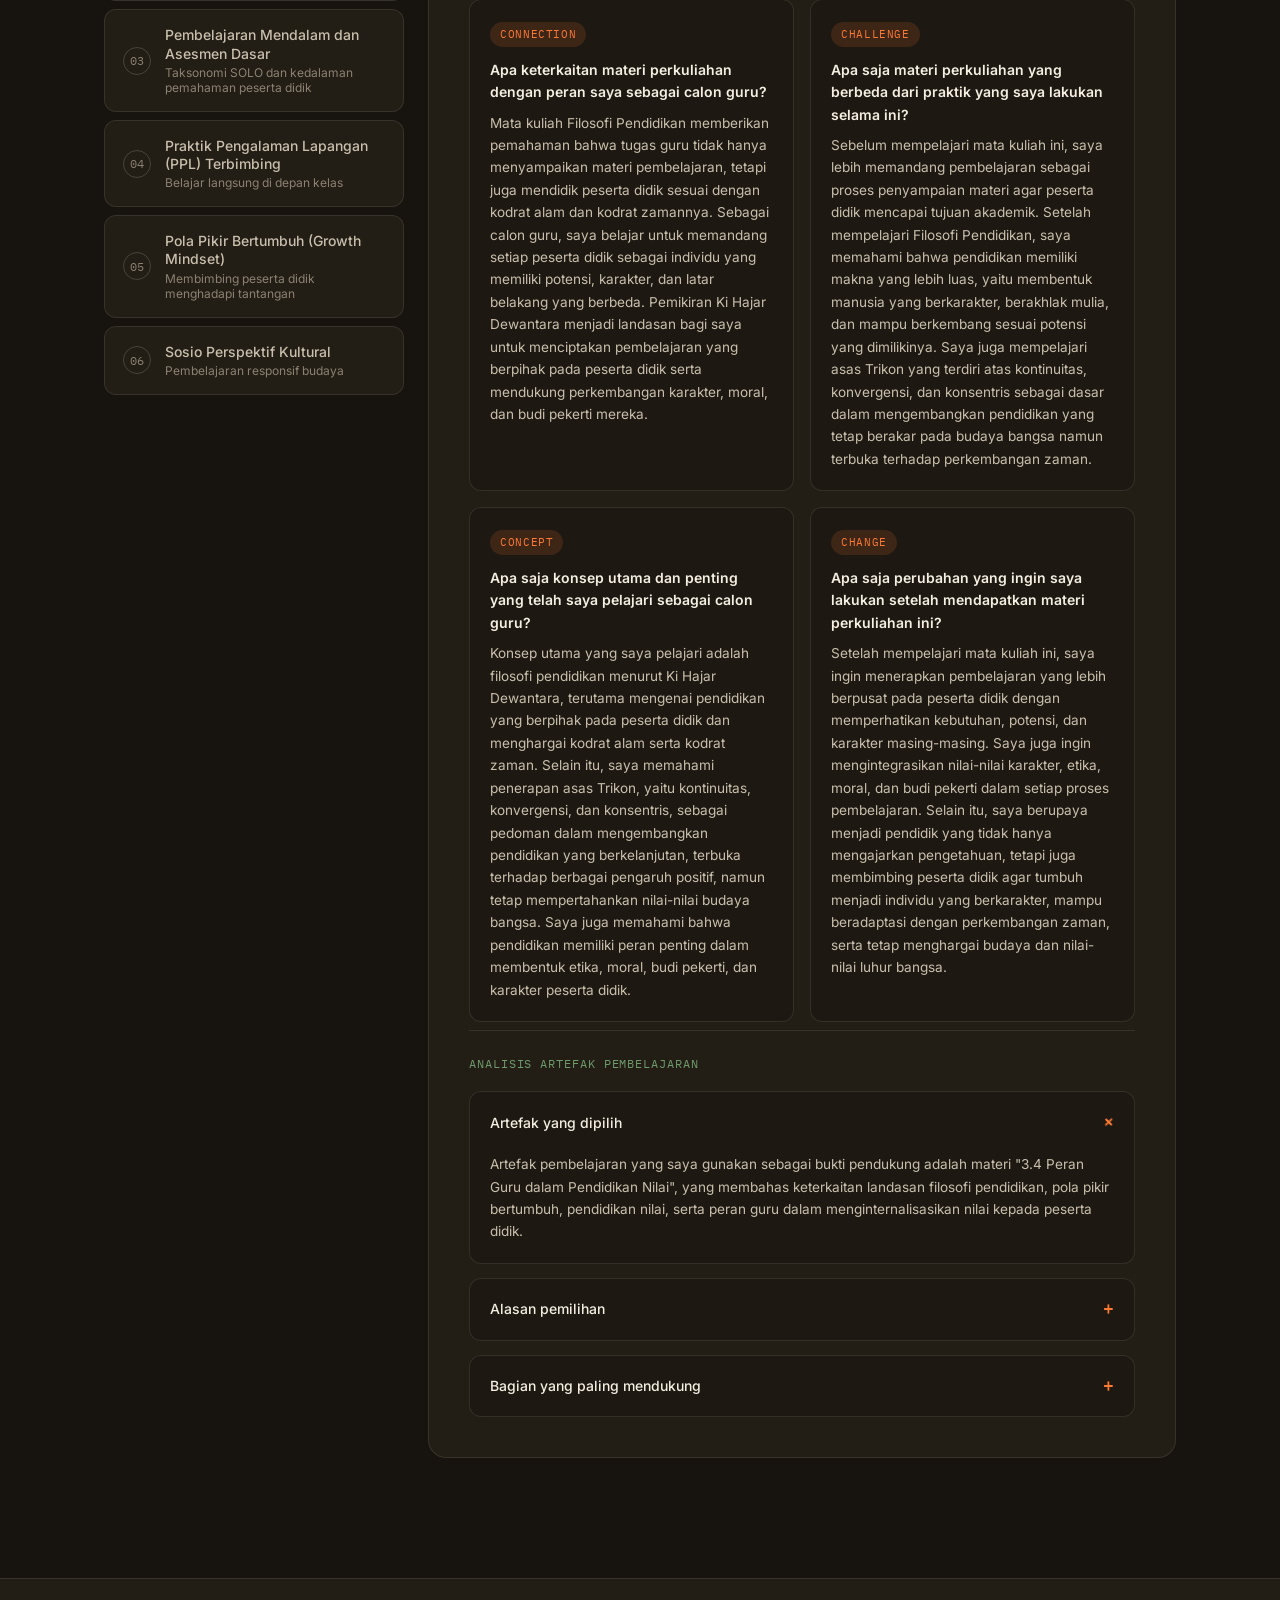
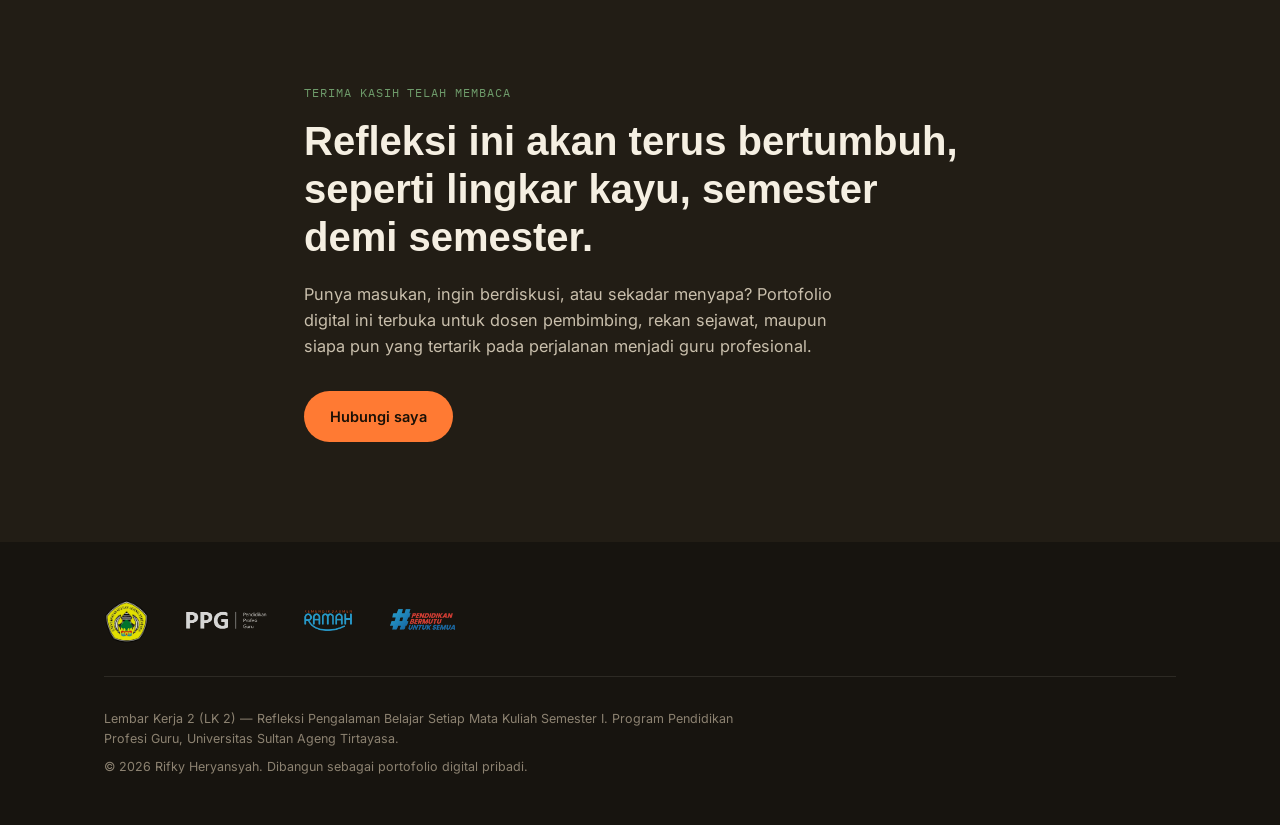
==== commit ff097593: "Update index.html" ====
--- a/index.html
+++ b/index.html
@@ -23,7 +23,7 @@
   <div class="wrap header-inner">
     <a class="brand" href="#top" aria-label="Beranda">
       <span class="brand-ring">01</span>
-      <span class="brand-text">Rifky<em>.</em>Portofolio</span>
+      <span class="brand-text">Portofolio<em>.</em>Rifky</span>
     </a>
     <nav class="site-nav" aria-label="Navigasi utama">
       <a href="#tentang">Tentang</a>
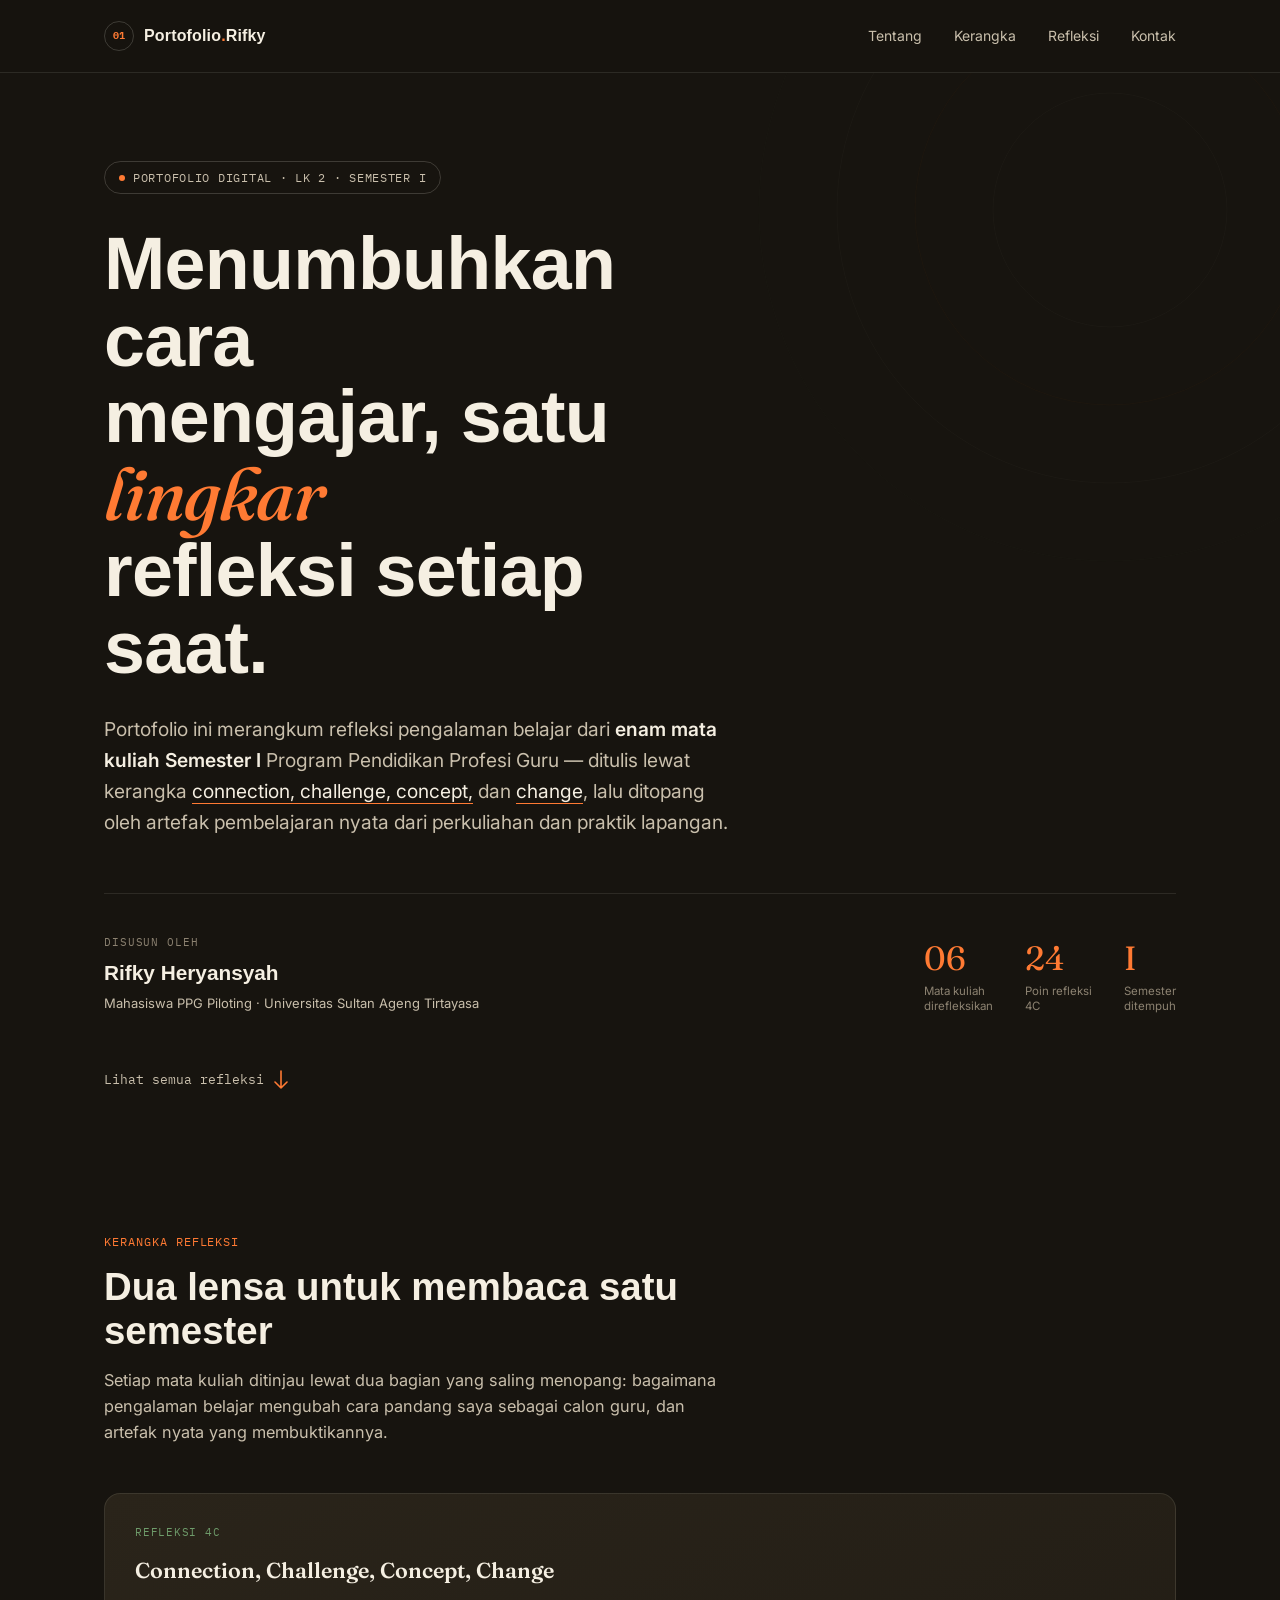
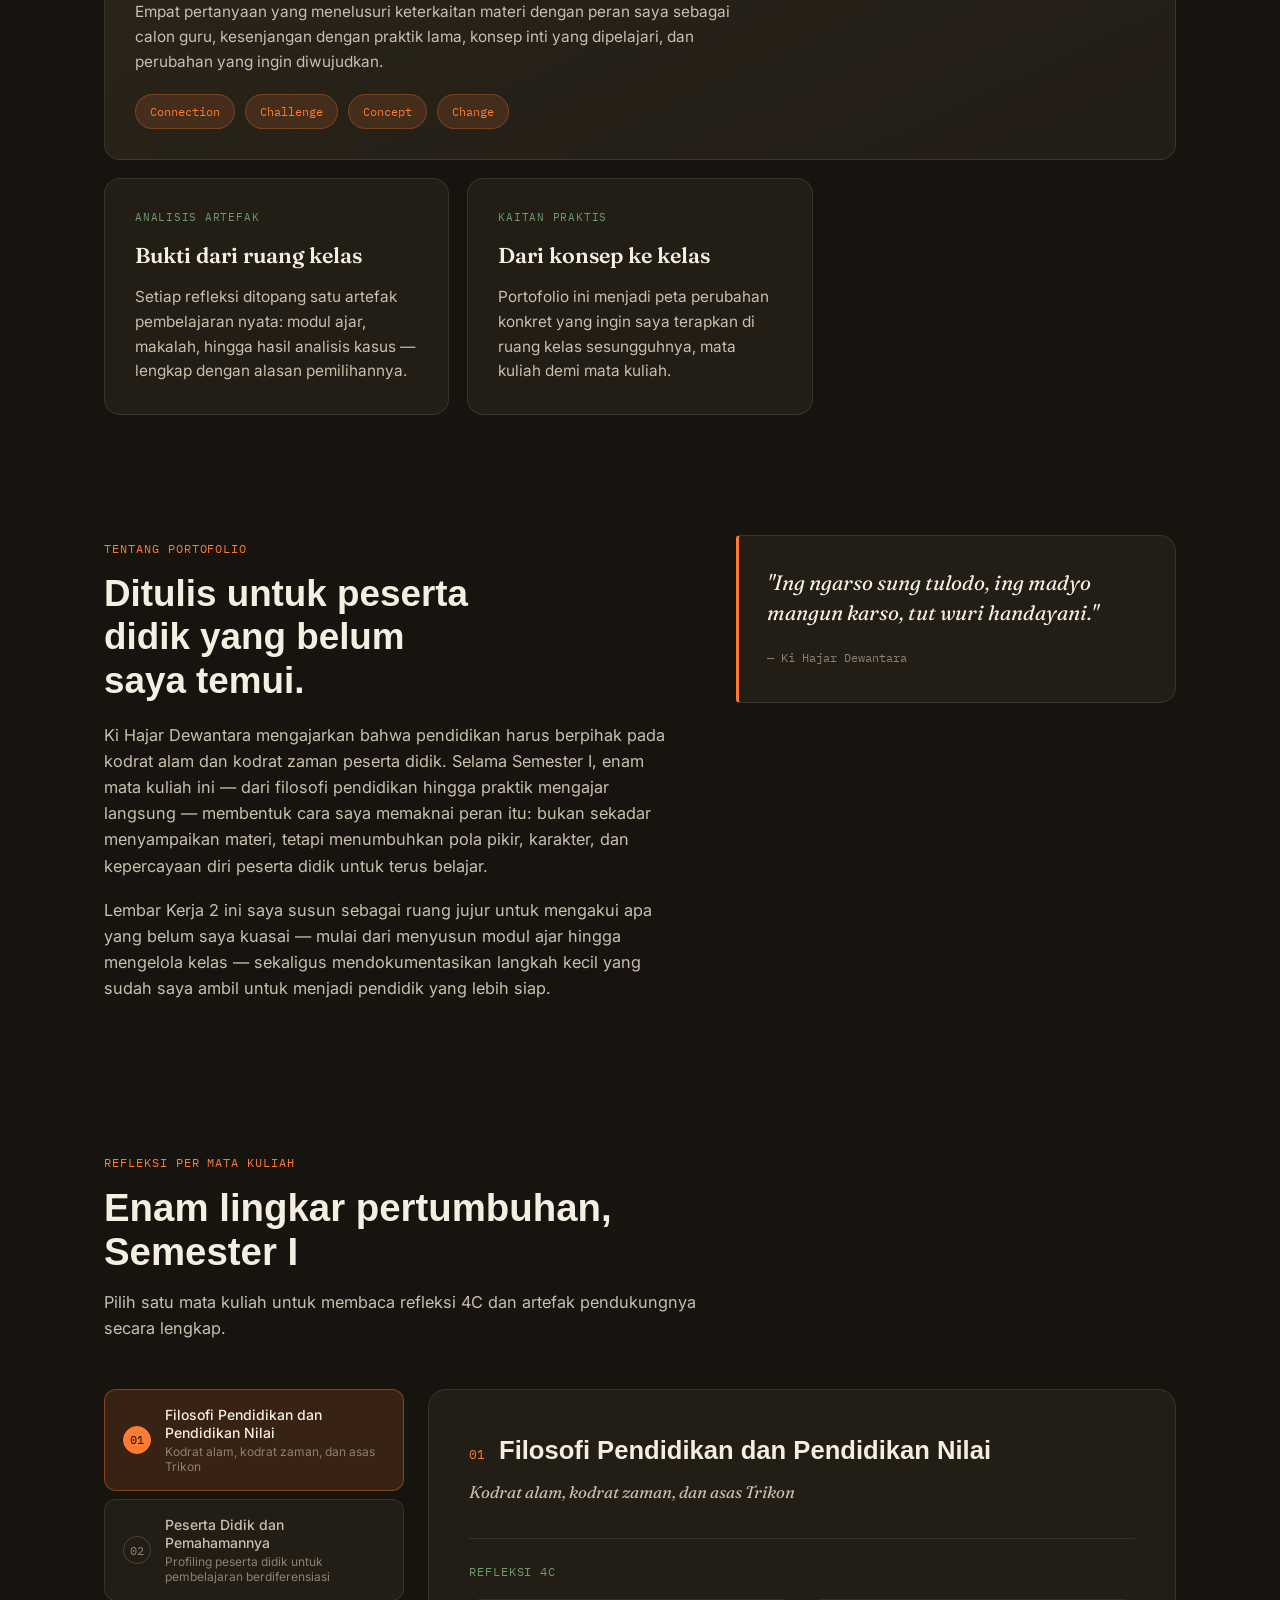
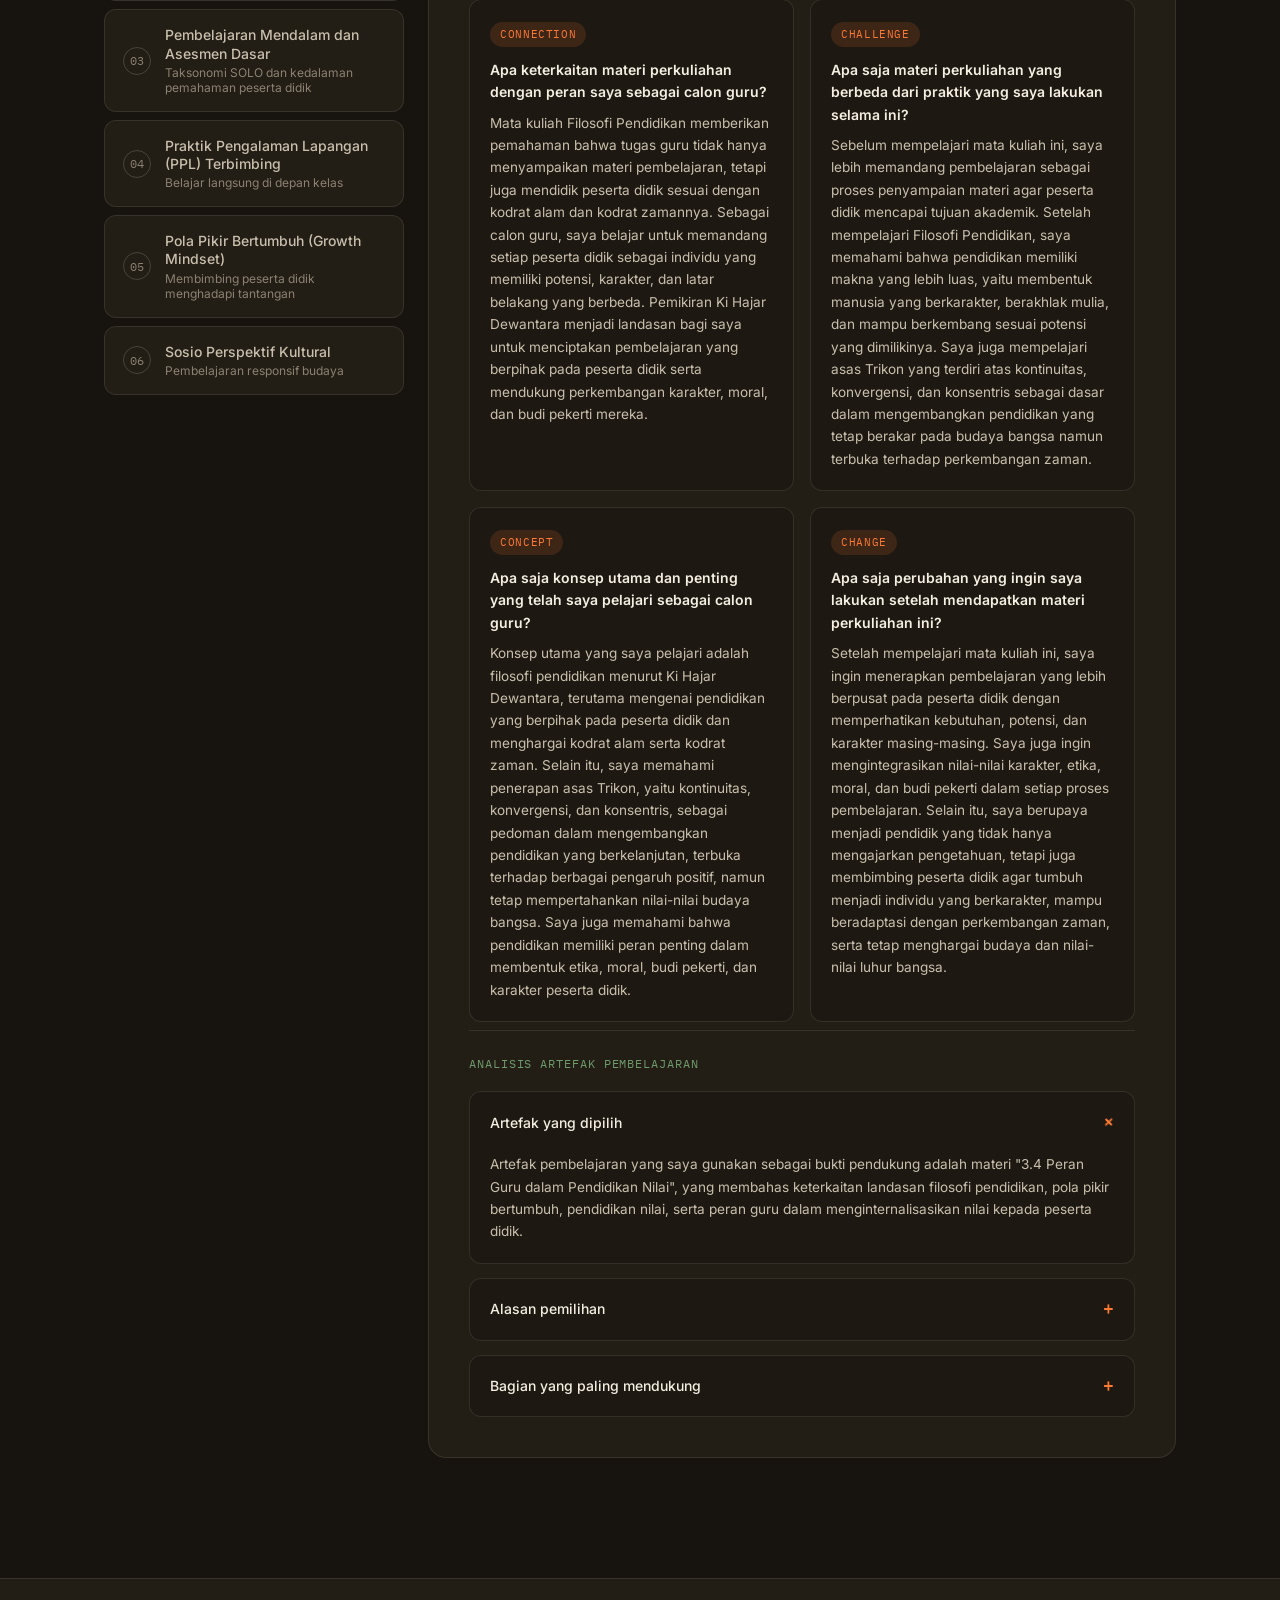
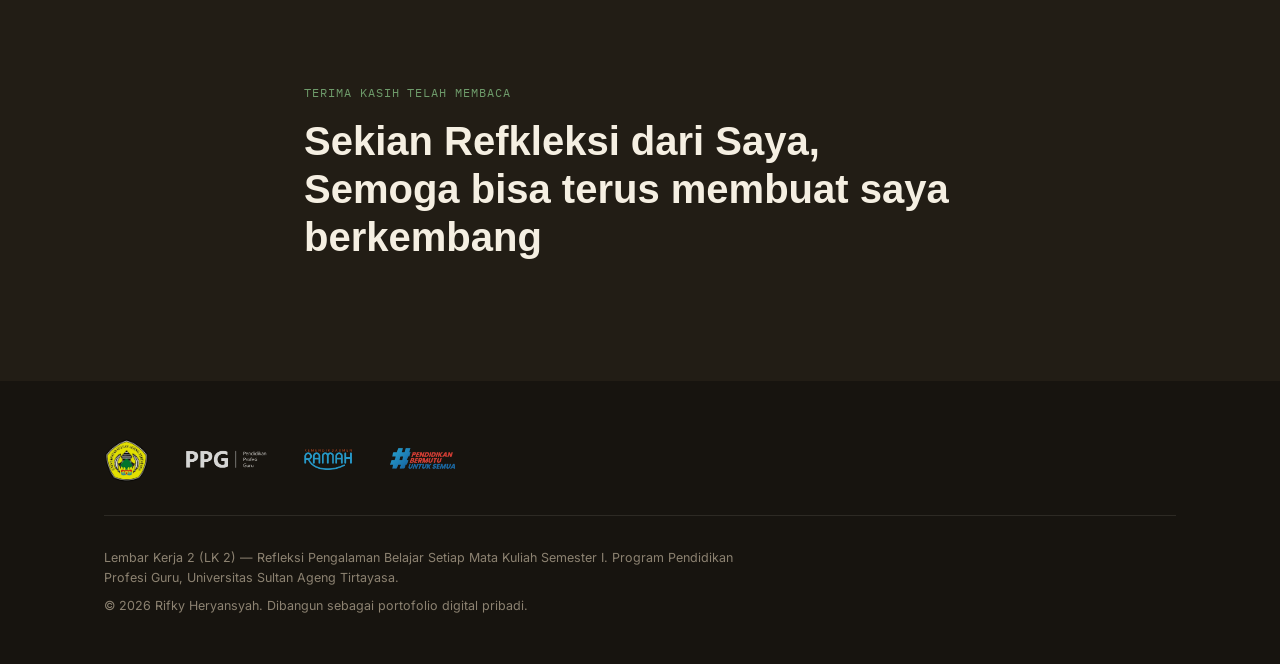
==== commit e65376ba: "Update index.html" ====
--- a/index.html
+++ b/index.html
@@ -3,7 +3,7 @@
 <head>
 <meta charset="UTF-8">
 <meta name="viewport" content="width=device-width, initial-scale=1.0">
-<title>Rifky Heryansyah — Portofolio Digital PPG · Refleksi Semester I</title>
+<title>M Rifky Heryansyah — Portofolio Digital PPG · Refleksi Semester I</title>
 <meta name="description" content="Portofolio digital LK 2: Refleksi Pengalaman Belajar setiap mata kuliah Semester I — PPG Piloting, Universitas Sultan Ageng Tirtayasa.">
 <link rel="preconnect" href="https://fonts.googleapis.com">
 <link rel="preconnect" href="https://fonts.gstatic.com" crossorigin>
@@ -183,11 +183,7 @@
   <section class="closing" id="kontak">
     <div class="wrap closing-inner reveal">
       <span class="eyebrow eyebrow-light">Terima kasih telah membaca</span>
-      <h2>Refleksi ini akan terus bertumbuh,<br>seperti lingkar kayu, semester demi semester.</h2>
-      <p>Punya masukan, ingin berdiskusi, atau sekadar menyapa? Portofolio
-        digital ini terbuka untuk dosen pembimbing, rekan sejawat, maupun
-        siapa pun yang tertarik pada perjalanan menjadi guru profesional.</p>
-      <a class="btn" href="mailto:rifky.heryansyah@example.com">Hubungi saya</a>
+      <h2>Sekian Refkleksi dari Saya,<br>Semoga bisa terus membuat saya berkembang</h2>
     </div>
   </section>
 
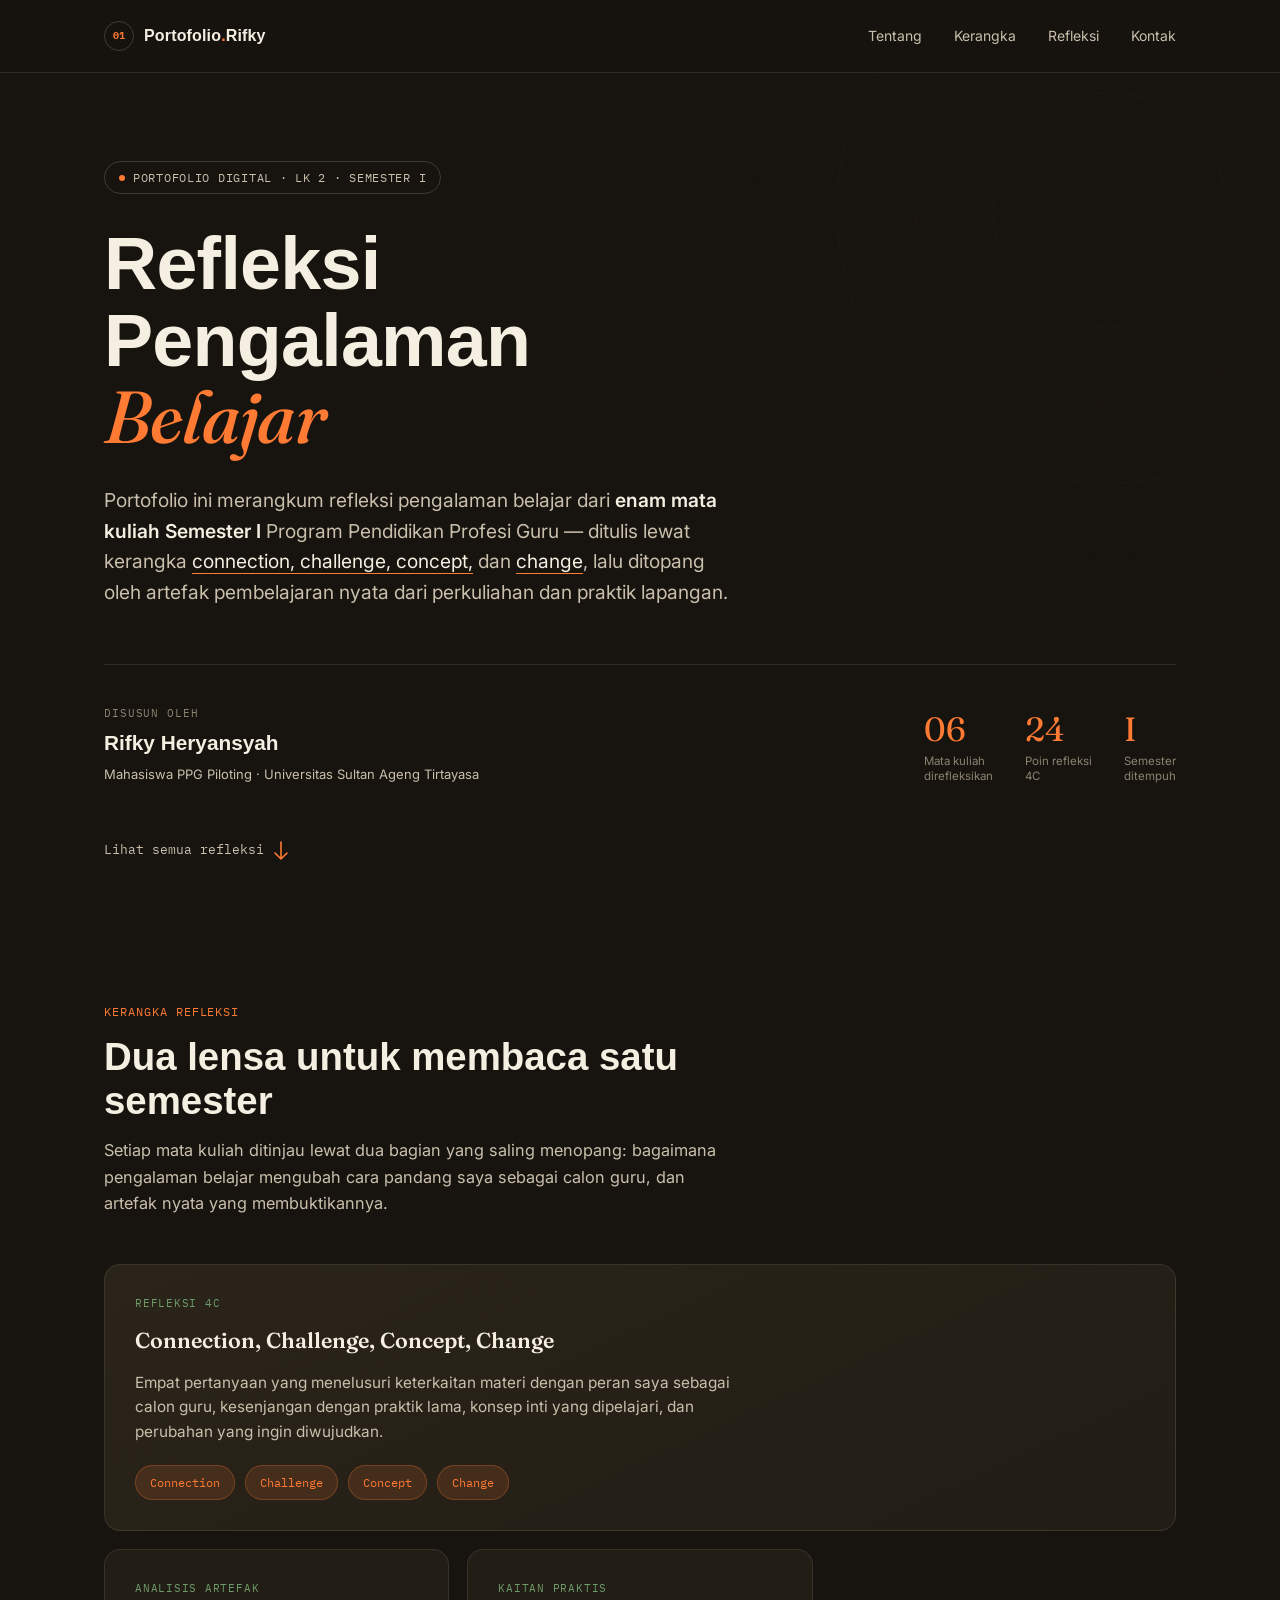
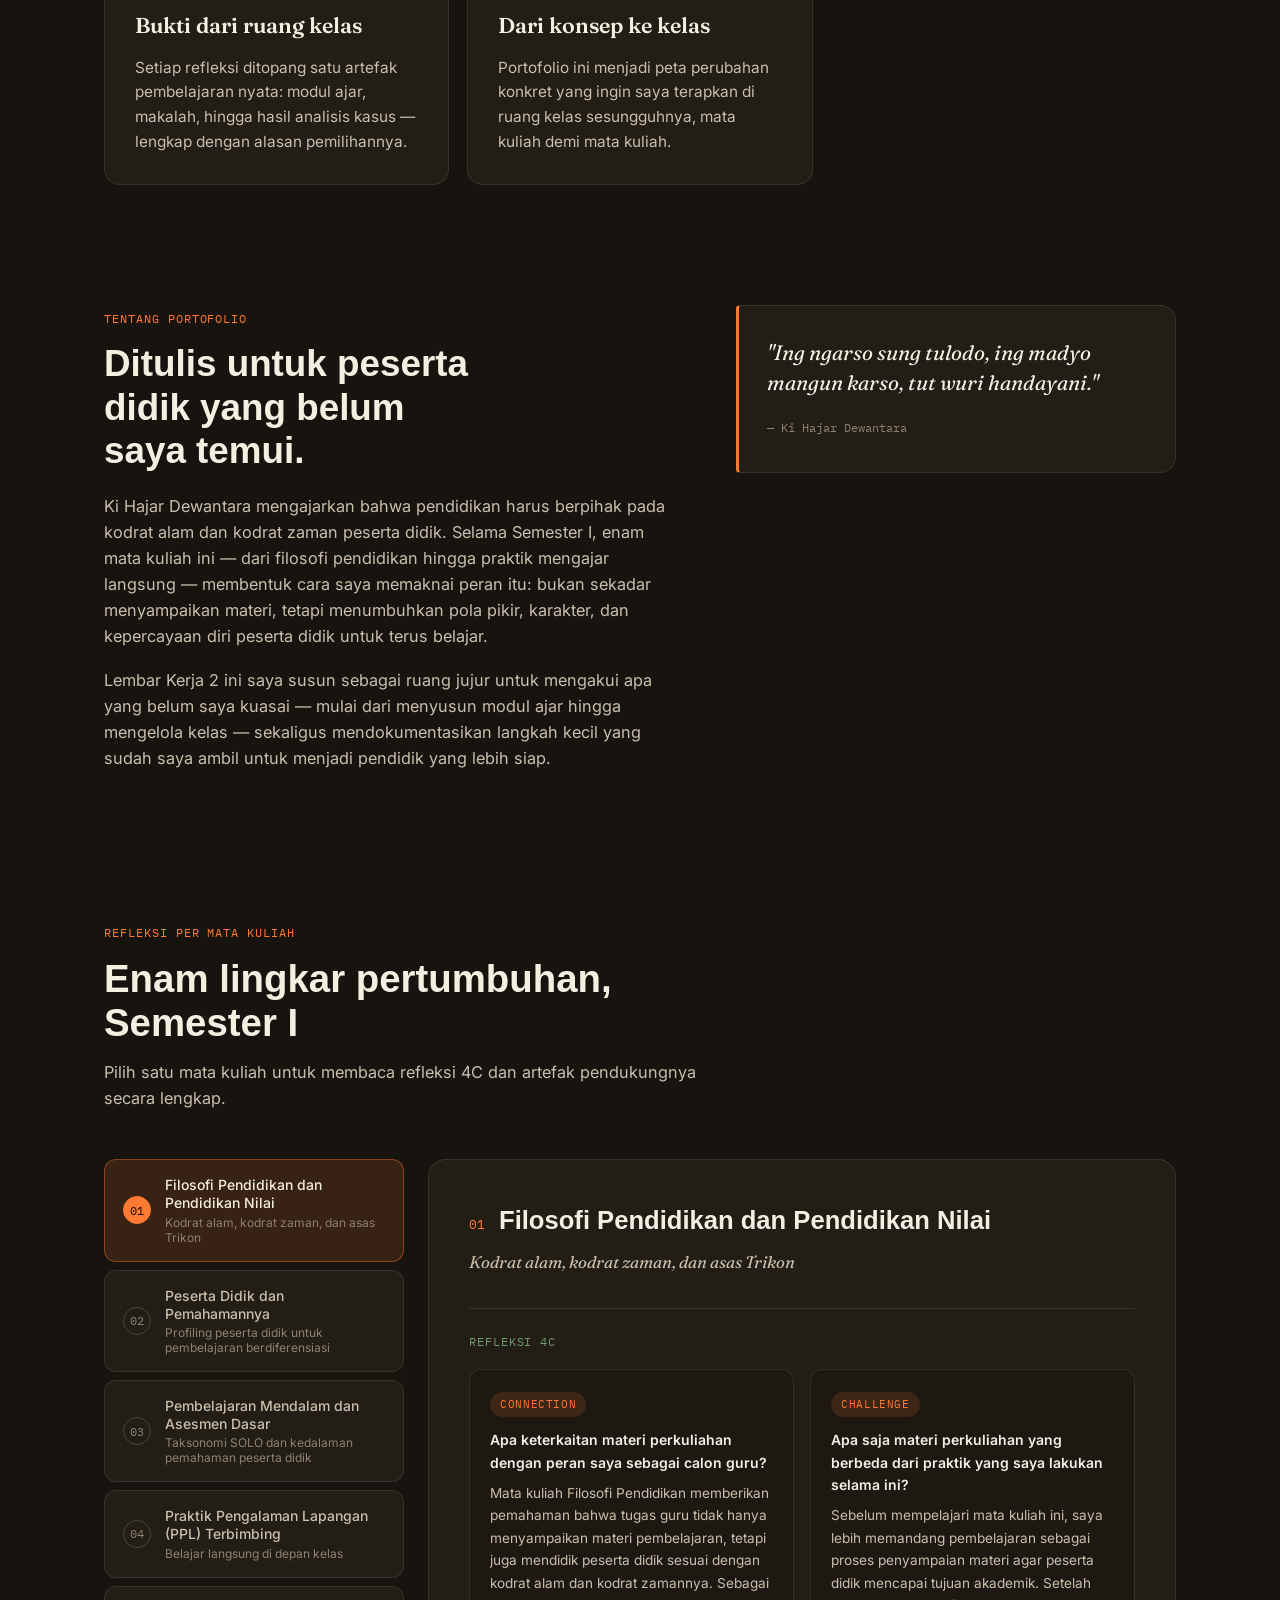
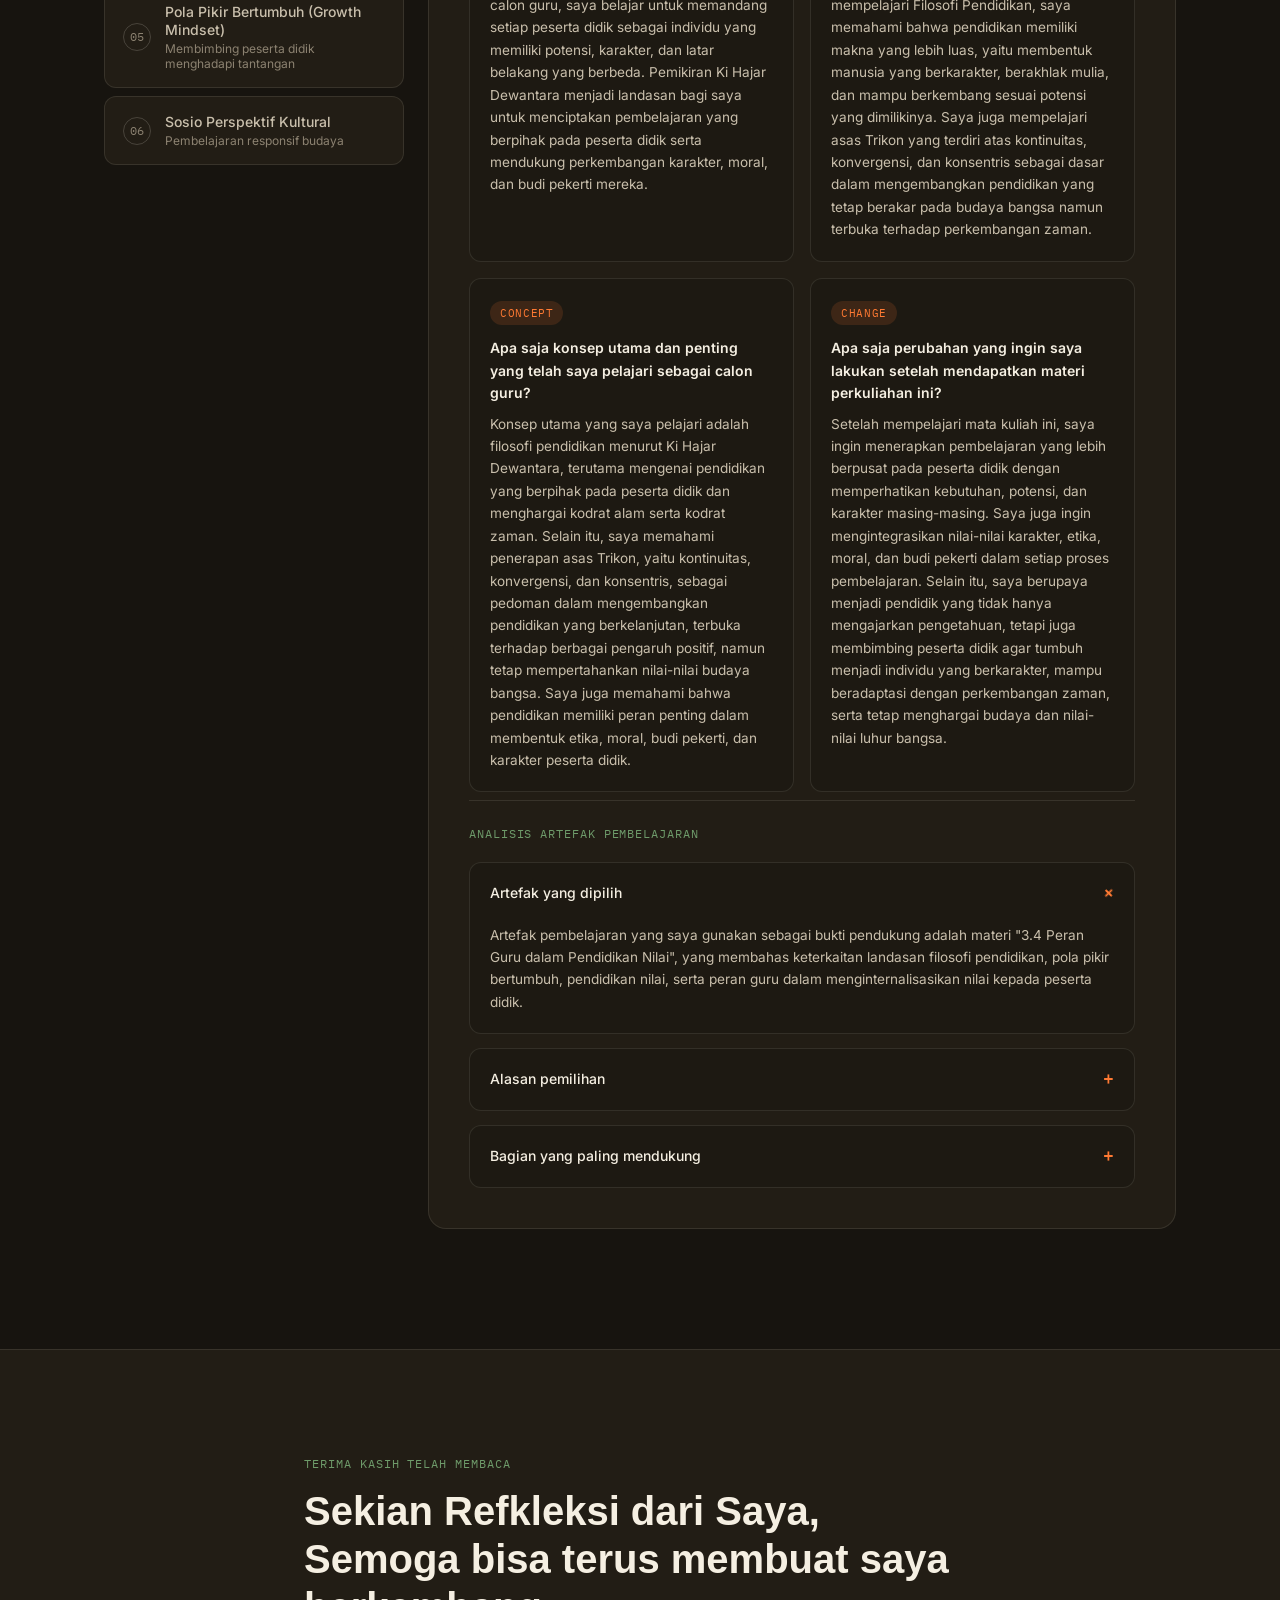
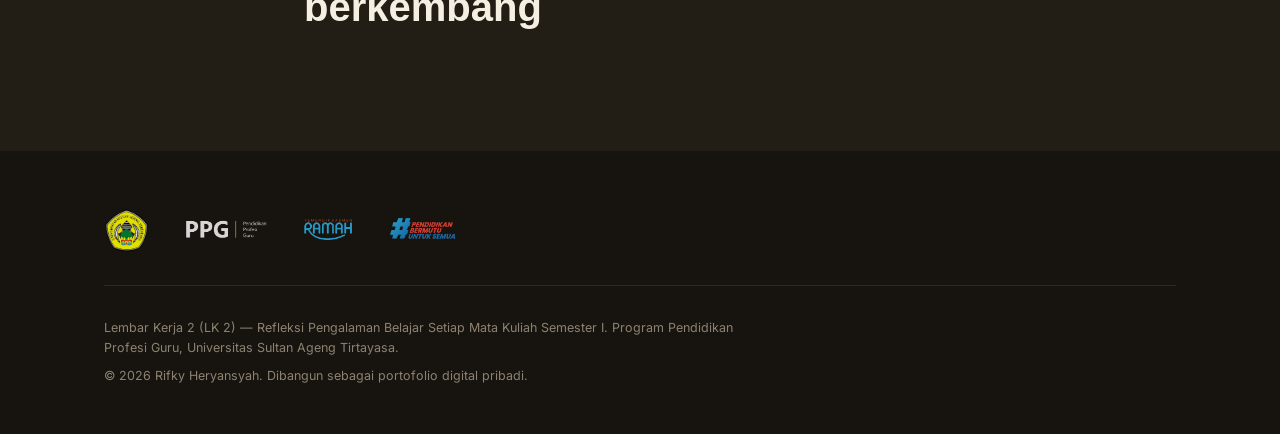
==== commit 373c2804: "Update index.html" ====
--- a/index.html
+++ b/index.html
@@ -51,9 +51,8 @@
       <span class="dot"></span> Portofolio Digital &middot; LK 2 &middot; Semester I
     </div>
     <h1 class="hero-title reveal">
-      Menumbuhkan cara<br>
-      mengajar, satu <span class="ink">lingkar</span><br>
-      refleksi setiap saat.
+      Refleksi<br>
+      Pengalaman <span class="ink">Belajar</span><br>
     </h1>
     <p class="hero-sub reveal">
       Portofolio ini merangkum refleksi pengalaman belajar dari
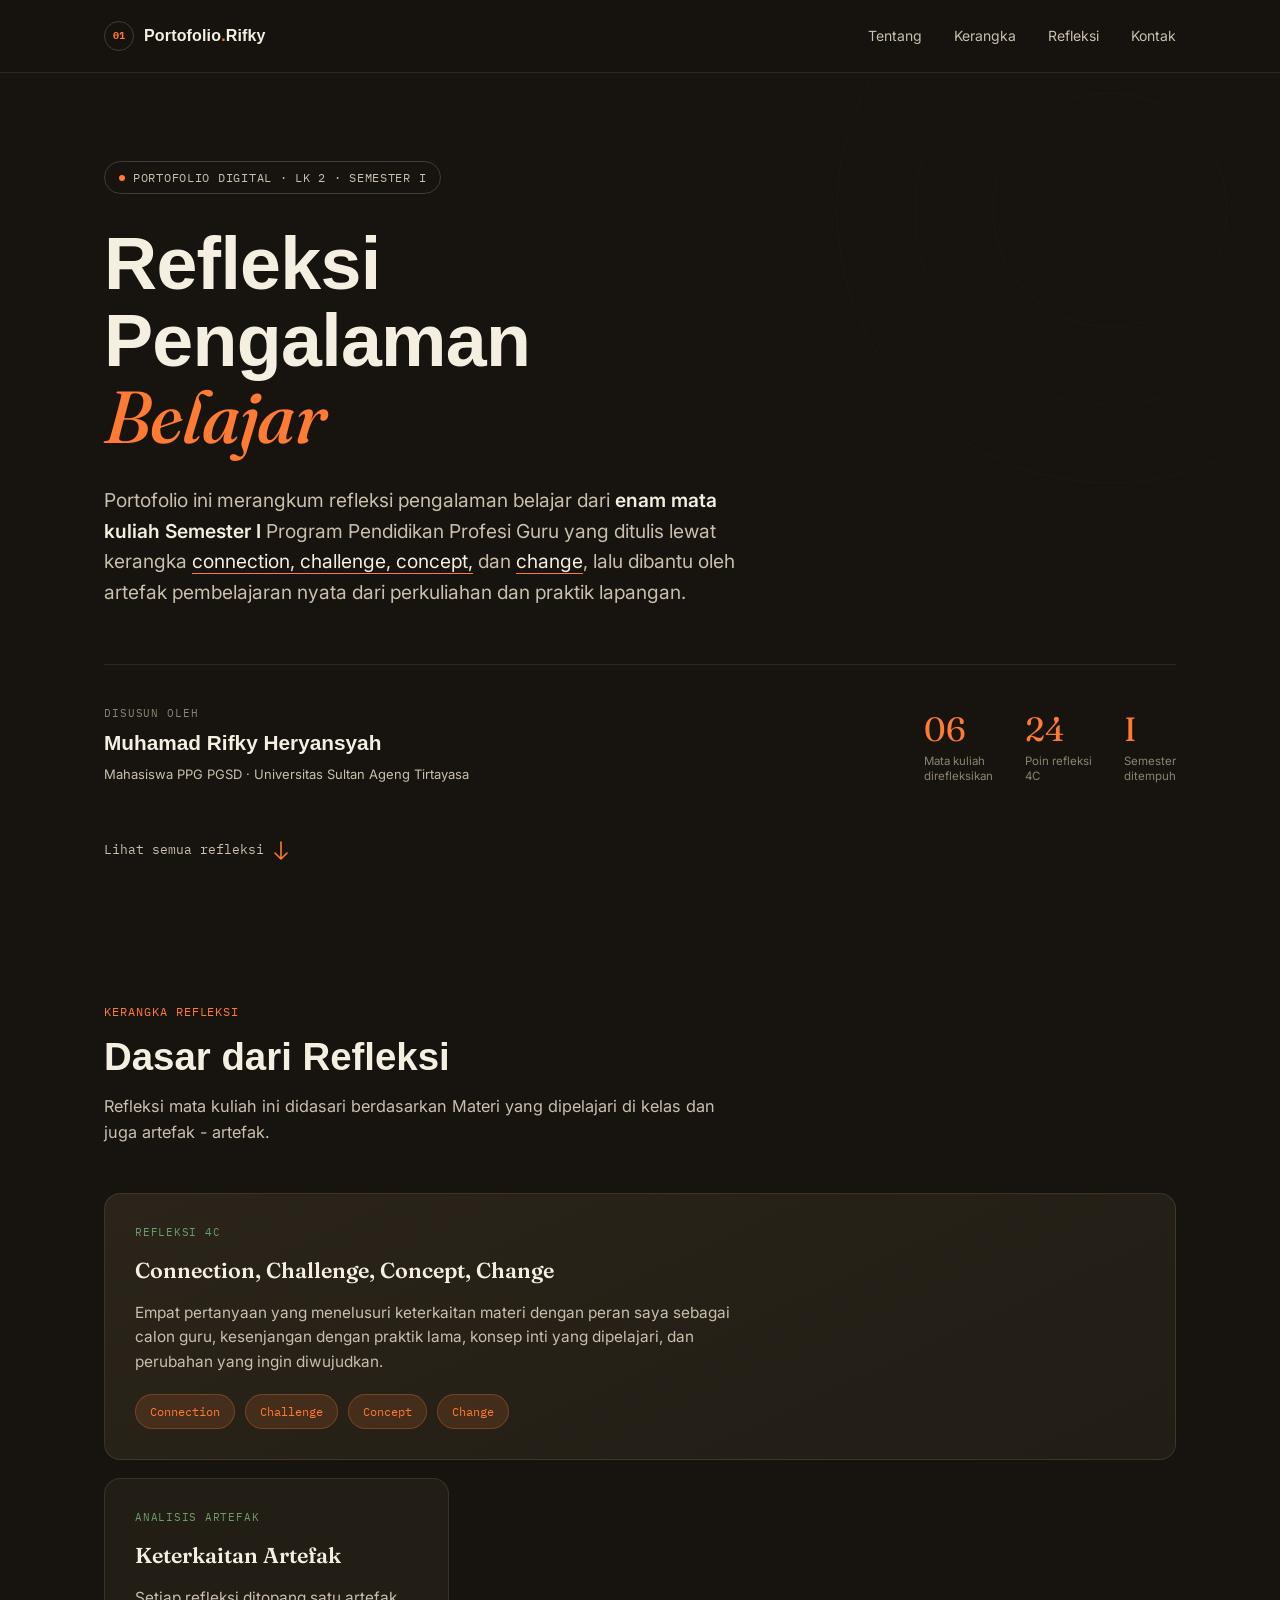
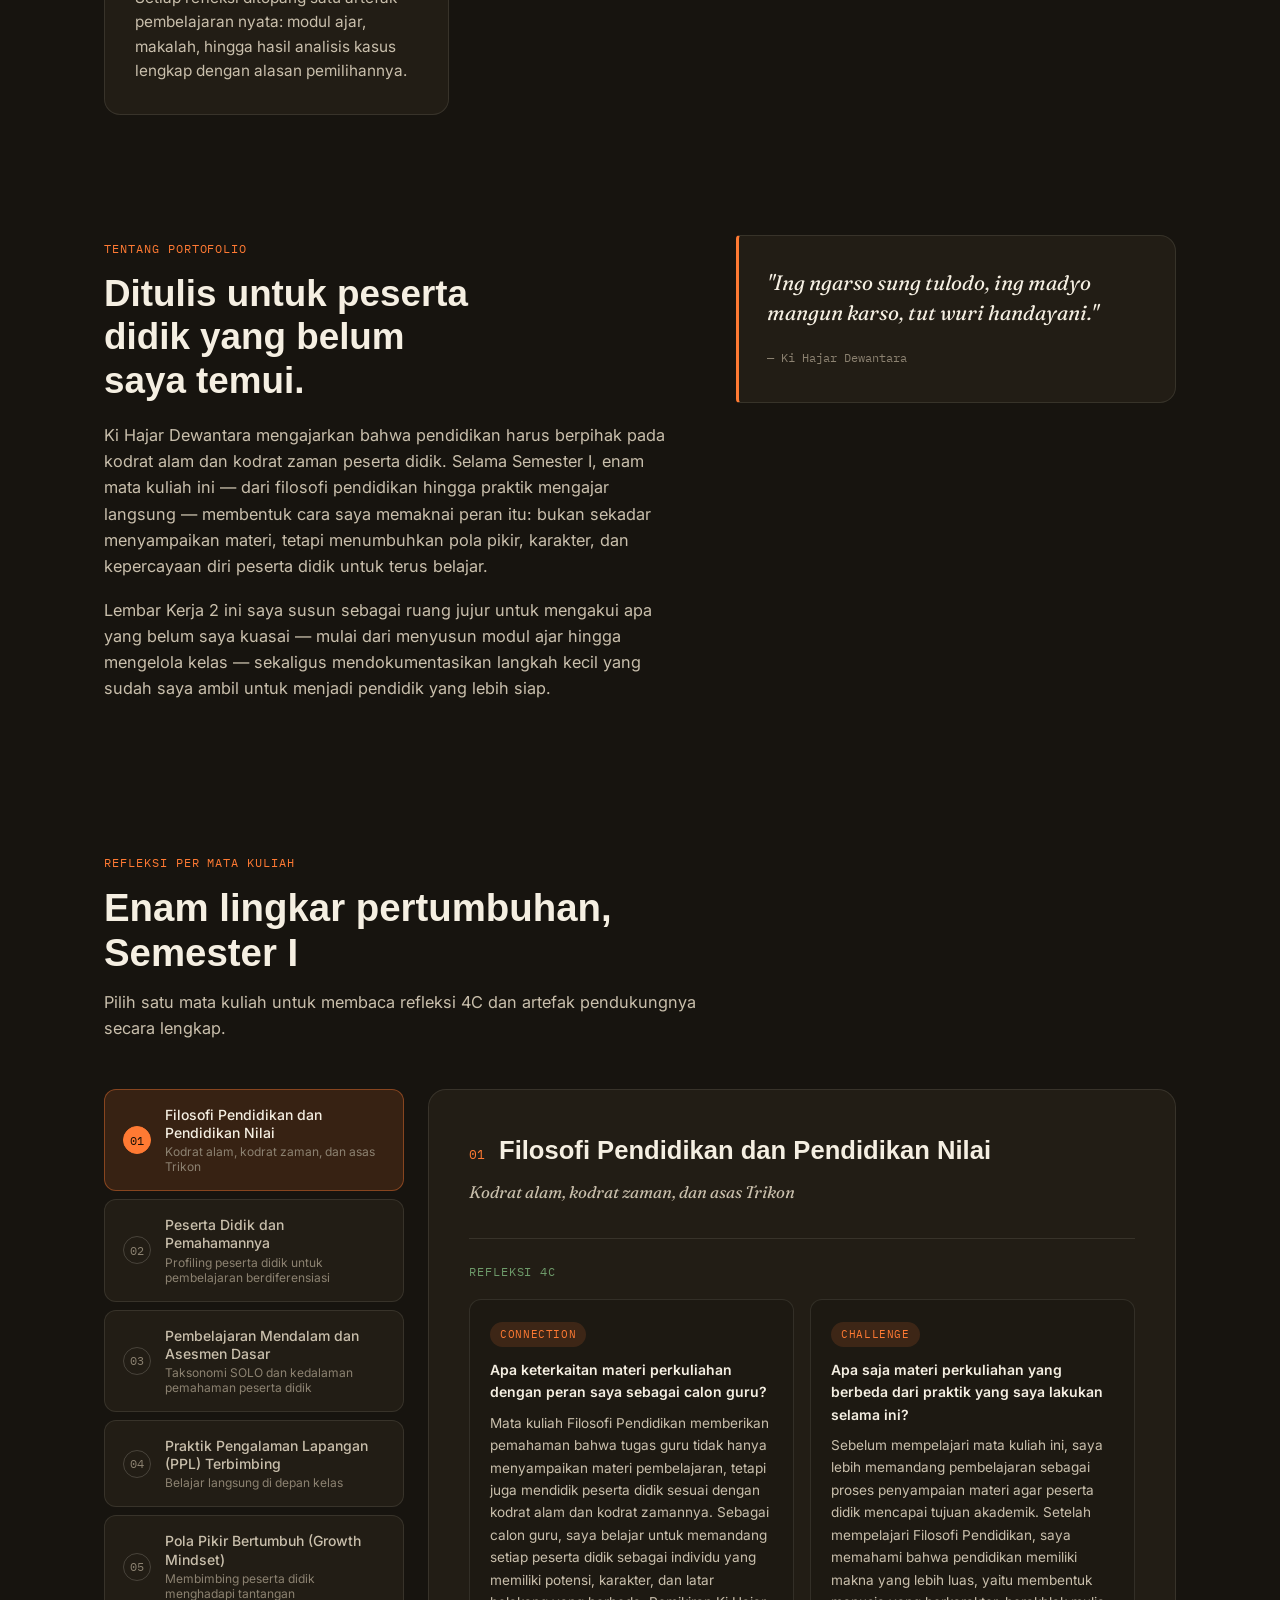
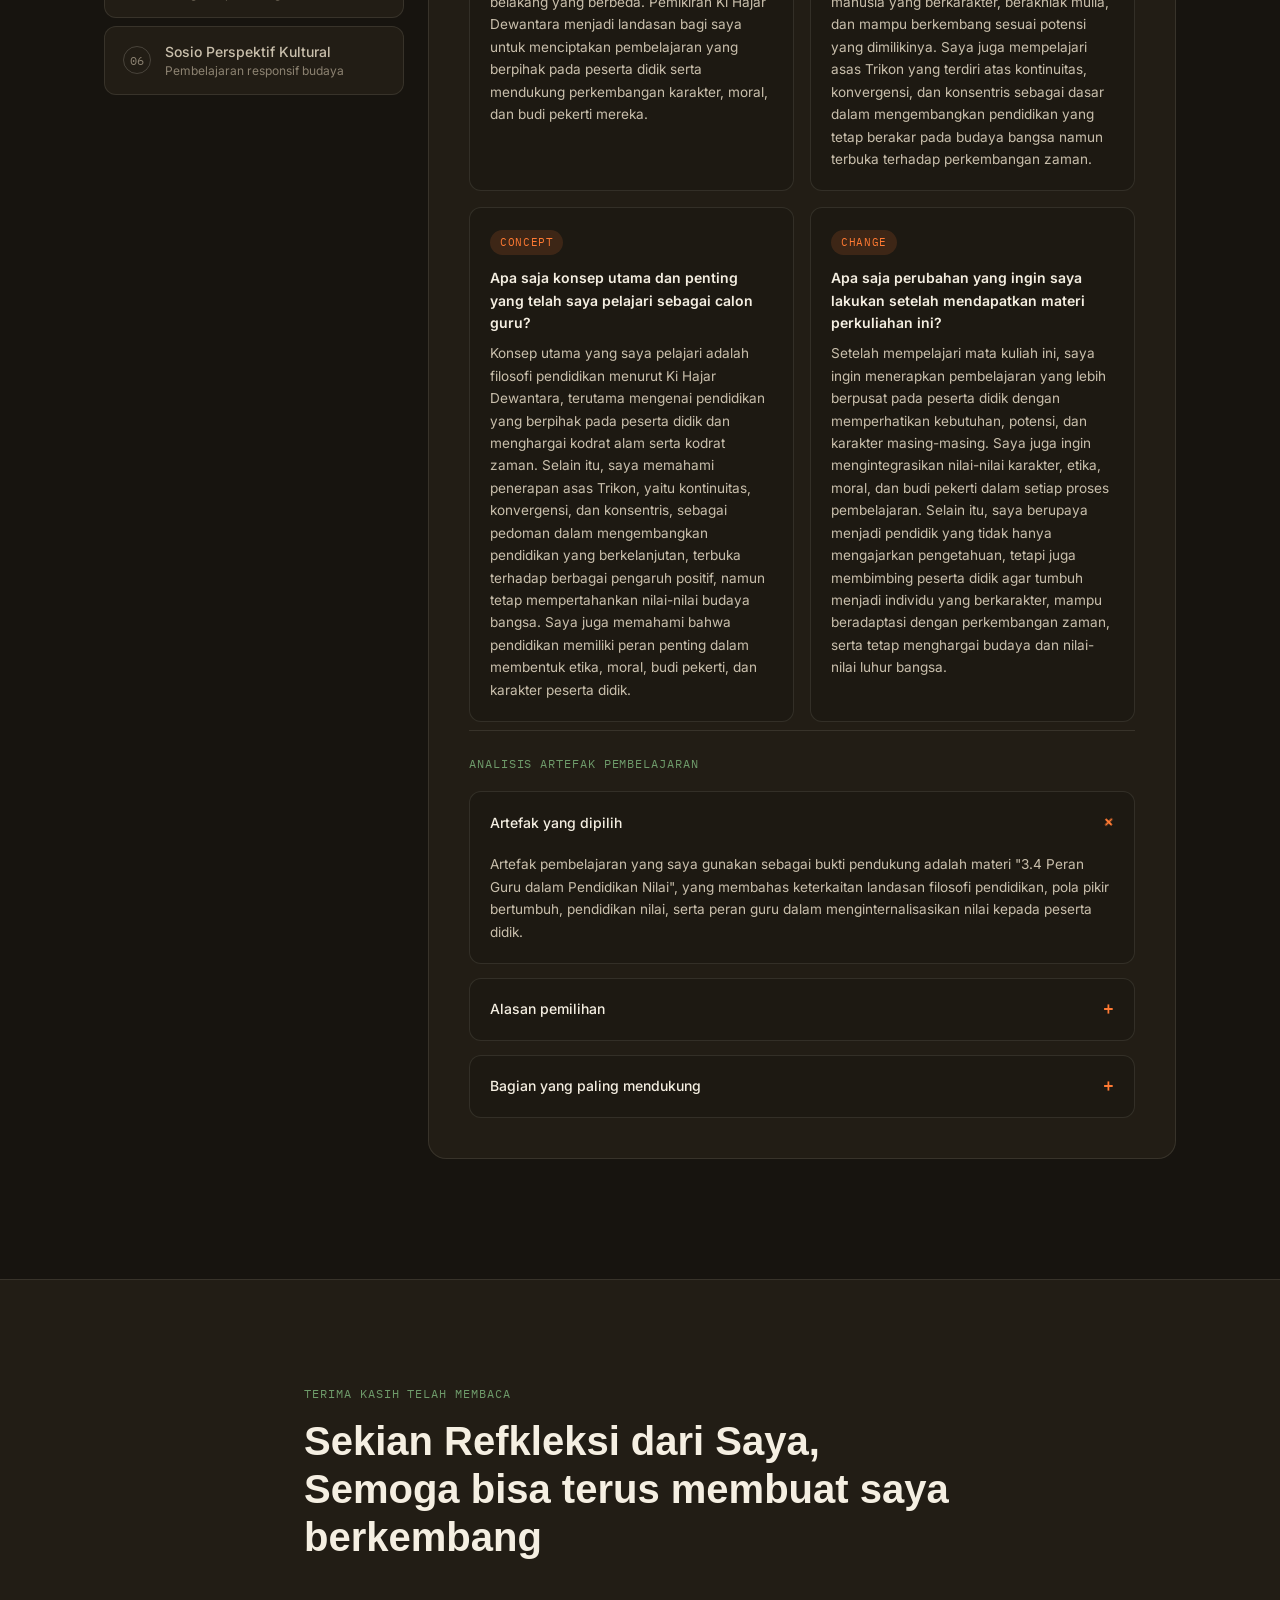
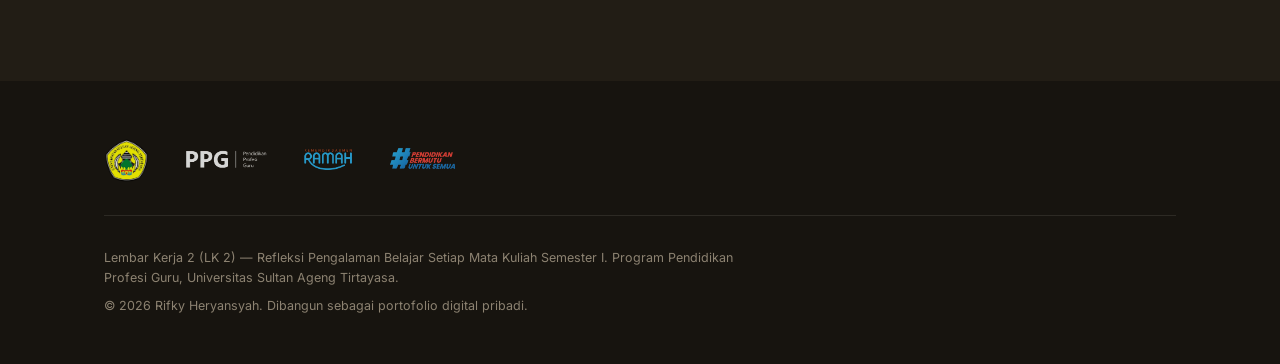
==== commit 70abbbc8: "Update index.html" ====
--- a/index.html
+++ b/index.html
@@ -57,16 +57,16 @@
     <p class="hero-sub reveal">
       Portofolio ini merangkum refleksi pengalaman belajar dari
       <strong>enam mata kuliah Semester I</strong> Program Pendidikan Profesi
-      Guru — ditulis lewat kerangka <em>connection, challenge, concept,</em>
-      dan <em>change</em>, lalu ditopang oleh artefak pembelajaran nyata dari
+      Guru yang ditulis lewat kerangka <em>connection, challenge, concept,</em>
+      dan <em>change</em>, lalu dibantu oleh artefak pembelajaran nyata dari
       perkuliahan dan praktik lapangan.
     </p>
 
     <div class="hero-meta reveal">
       <div class="meta-person">
         <span class="meta-label">Disusun oleh</span>
-        <span class="meta-value">Rifky Heryansyah</span>
-        <span class="meta-sub">Mahasiswa PPG Piloting &middot; Universitas Sultan Ageng Tirtayasa</span>
+        <span class="meta-value"> Muhamad Rifky Heryansyah</span>
+        <span class="meta-sub">Mahasiswa PPG PGSD &middot; Universitas Sultan Ageng Tirtayasa</span>
       </div>
       <div class="meta-stats">
         <div class="stat">
@@ -95,10 +95,9 @@
     <div class="wrap">
       <div class="section-head reveal">
         <span class="eyebrow">Kerangka Refleksi</span>
-        <h2>Dua lensa untuk membaca satu semester</h2>
-        <p>Setiap mata kuliah ditinjau lewat dua bagian yang saling menopang:
-          bagaimana pengalaman belajar mengubah cara pandang saya sebagai
-          calon guru, dan artefak nyata yang membuktikannya.</p>
+        <h2>Dasar dari Refleksi</h2>
+        <p>Refleksi mata kuliah ini didasari berdasarkan
+          Materi yang dipelajari di kelas dan juga artefak - artefak.</p>
       </div>
 
       <div class="bento reveal">
@@ -114,17 +113,10 @@
         </article>
         <article class="bento-card">
           <span class="bento-tag">Analisis Artefak</span>
-          <h3>Bukti dari ruang kelas</h3>
+          <h3>Keterkaitan Artefak</h3>
           <p>Setiap refleksi ditopang satu artefak pembelajaran nyata:
-            modul ajar, makalah, hingga hasil analisis kasus — lengkap
+            modul ajar, makalah, hingga hasil analisis kasus lengkap
             dengan alasan pemilihannya.</p>
-        </article>
-        <article class="bento-card">
-          <span class="bento-tag">Kaitan Praktis</span>
-          <h3>Dari konsep ke kelas</h3>
-          <p>Portofolio ini menjadi peta perubahan konkret yang ingin saya
-            terapkan di ruang kelas sesungguhnya, mata kuliah demi mata
-            kuliah.</p>
         </article>
       </div>
     </div>
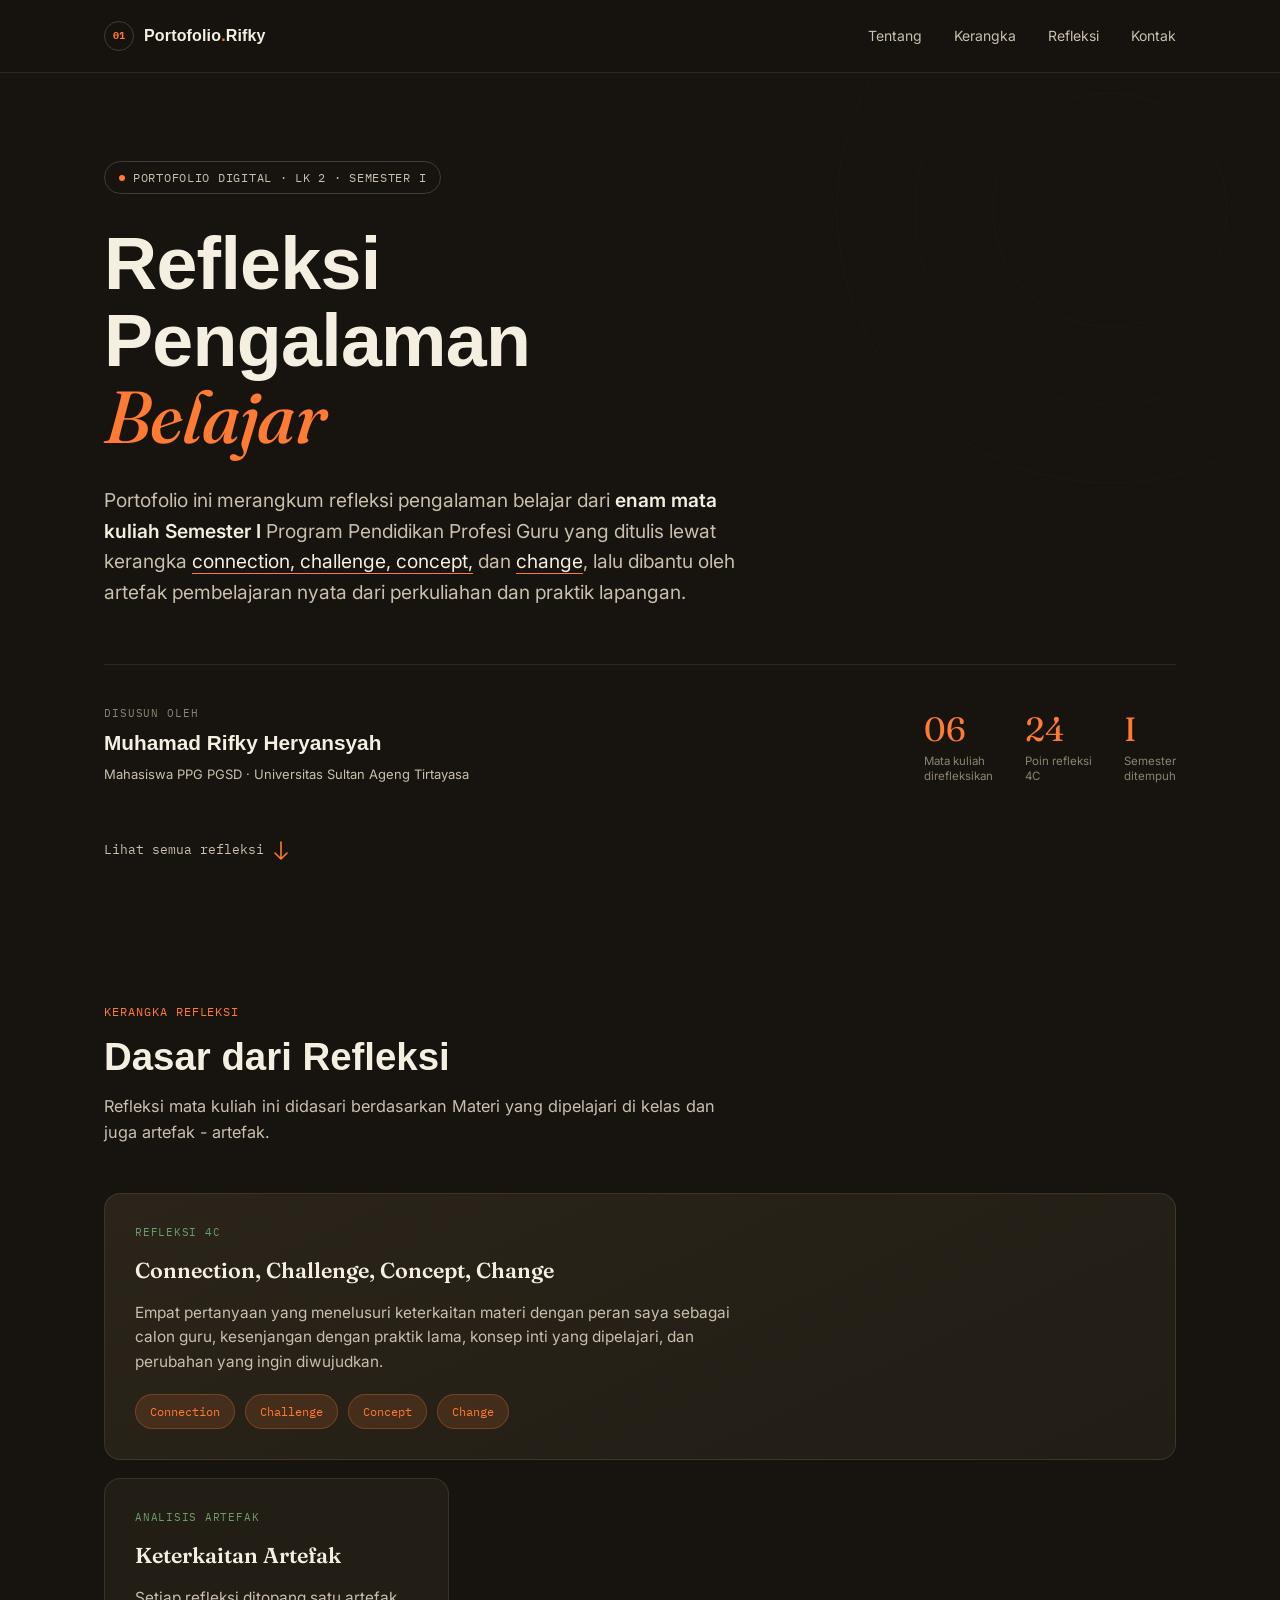
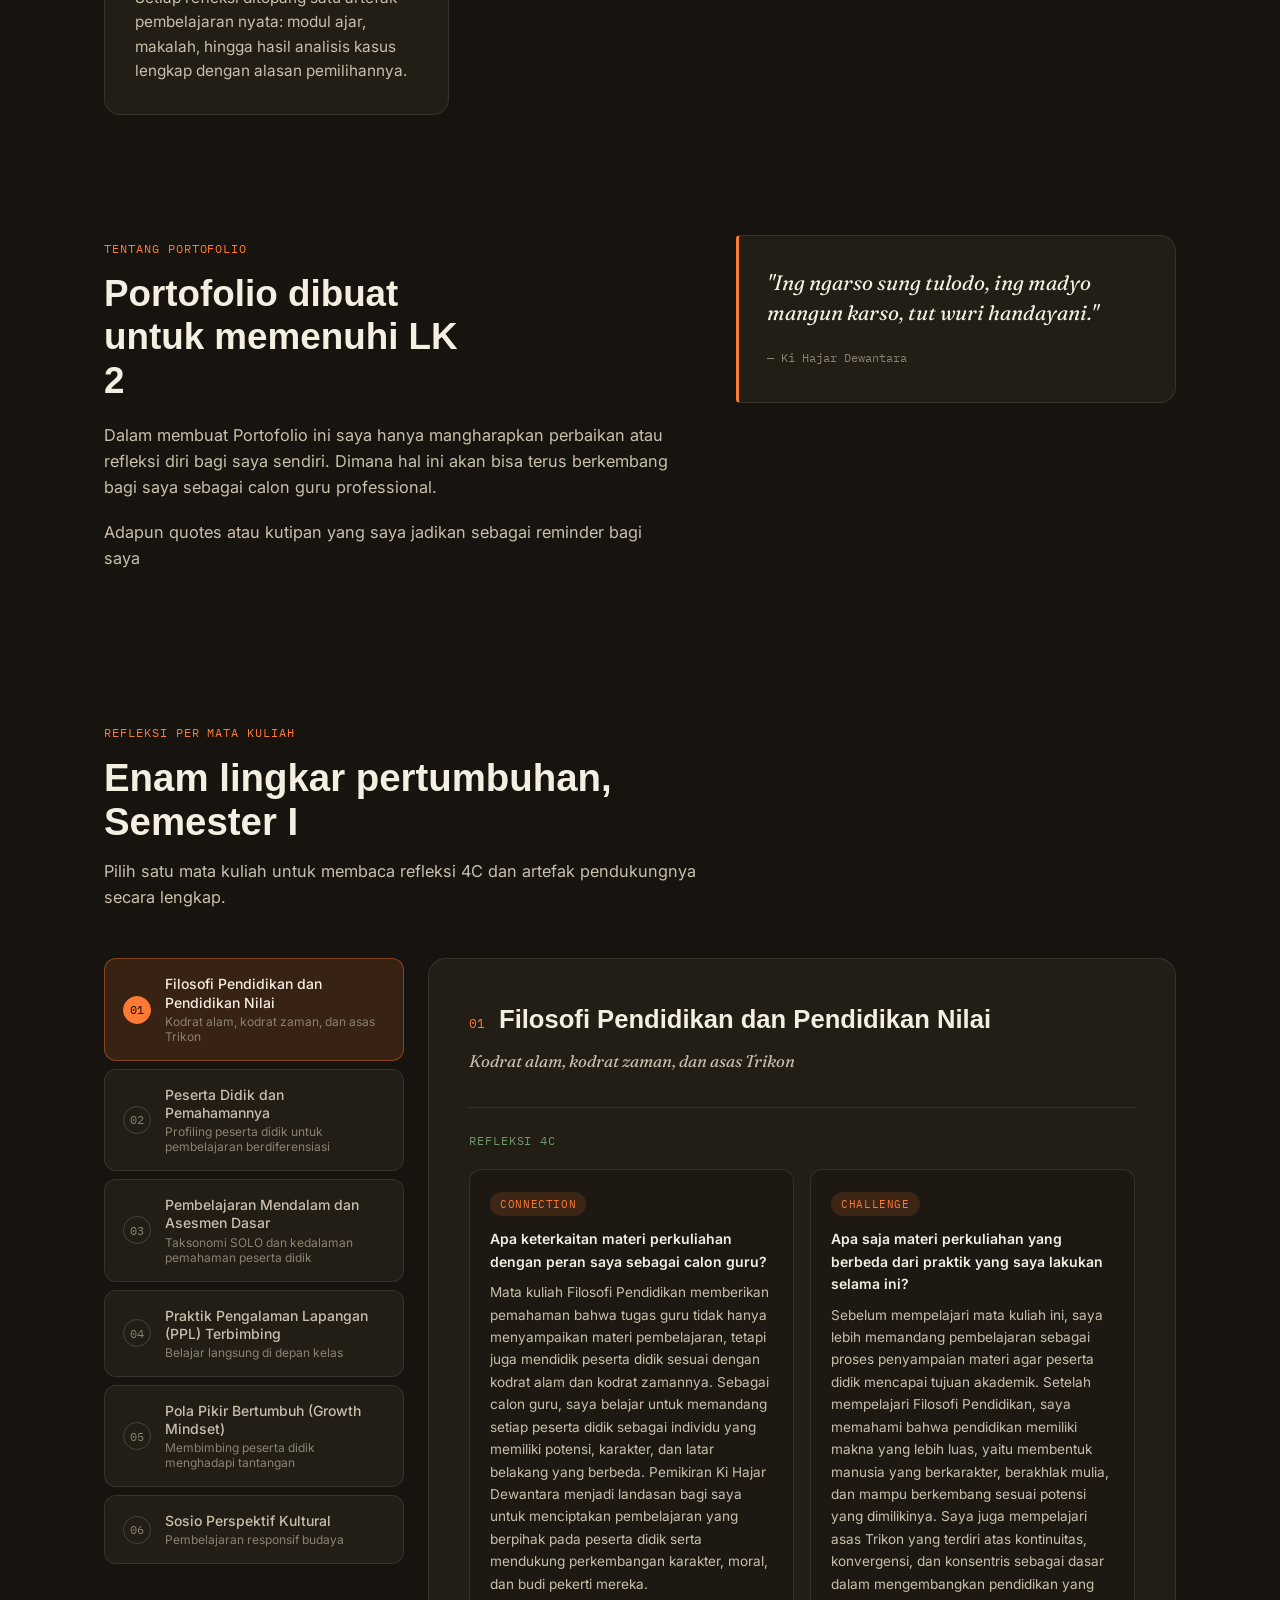
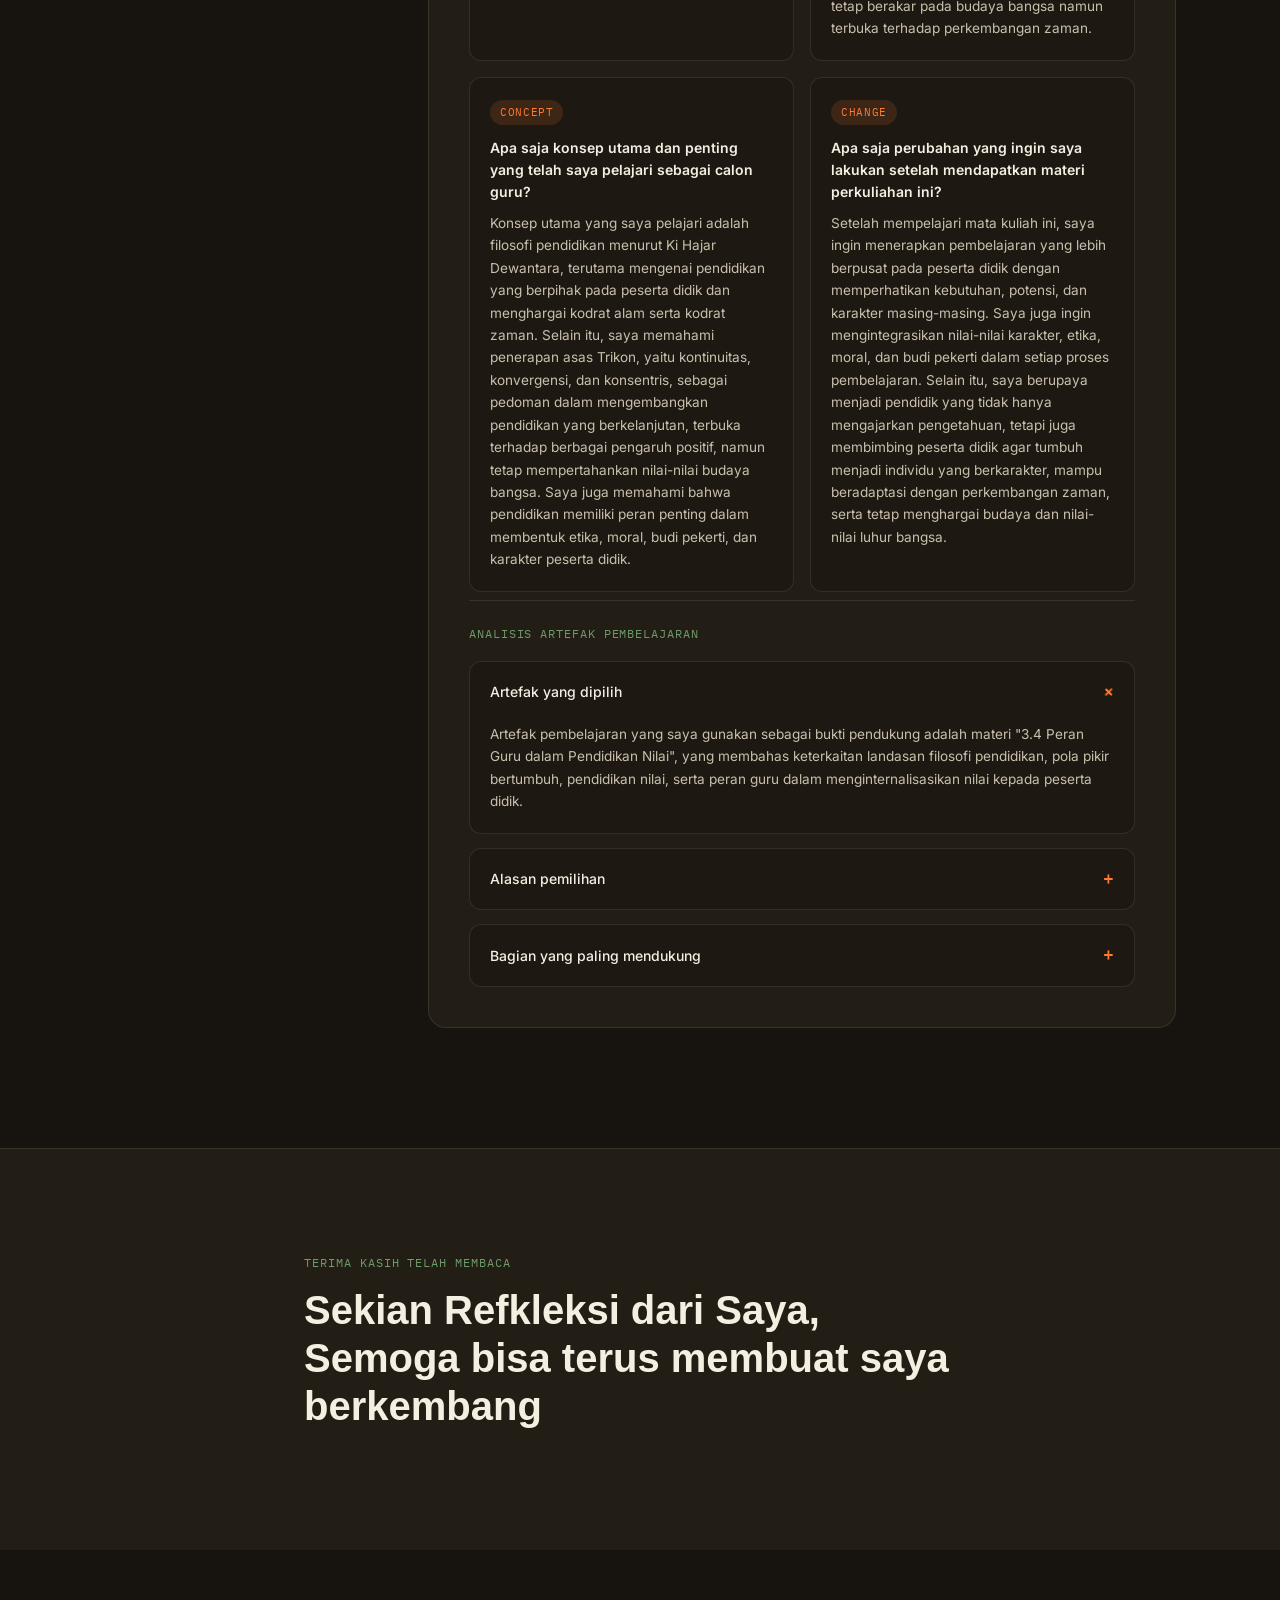
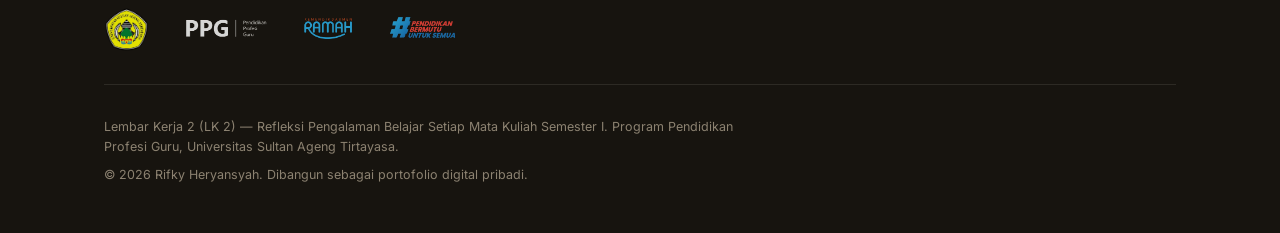
==== commit 6f097cad: "Update index.html" ====
--- a/index.html
+++ b/index.html
@@ -127,20 +127,16 @@
     <div class="wrap about-grid">
       <div class="about-copy reveal">
         <span class="eyebrow">Tentang Portofolio</span>
-        <h2>Ditulis untuk peserta didik yang belum saya temui.</h2>
+        <h2>Portofolio dibuat untuk memenuhi LK 2</h2>
         <p>
-          Ki Hajar Dewantara mengajarkan bahwa pendidikan harus berpihak pada
-          kodrat alam dan kodrat zaman peserta didik. Selama Semester I,
-          enam mata kuliah ini — dari filosofi pendidikan hingga praktik
-          mengajar langsung — membentuk cara saya memaknai peran itu: bukan
-          sekadar menyampaikan materi, tetapi menumbuhkan pola pikir,
-          karakter, dan kepercayaan diri peserta didik untuk terus belajar.
+          Dalam membuat Portofolio ini saya hanya mangharapkan
+          perbaikan atau refleksi diri bagi saya sendiri.
+          Dimana hal ini akan bisa terus berkembang bagi saya
+          sebagai calon guru professional.
         </p>
         <p>
-          Lembar Kerja 2 ini saya susun sebagai ruang jujur untuk mengakui
-          apa yang belum saya kuasai — mulai dari menyusun modul ajar hingga
-          mengelola kelas — sekaligus mendokumentasikan langkah kecil yang
-          sudah saya ambil untuk menjadi pendidik yang lebih siap.
+          Adapun quotes atau kutipan yang saya jadikan sebagai
+          reminder bagi saya
         </p>
       </div>
       <div class="about-quote reveal">
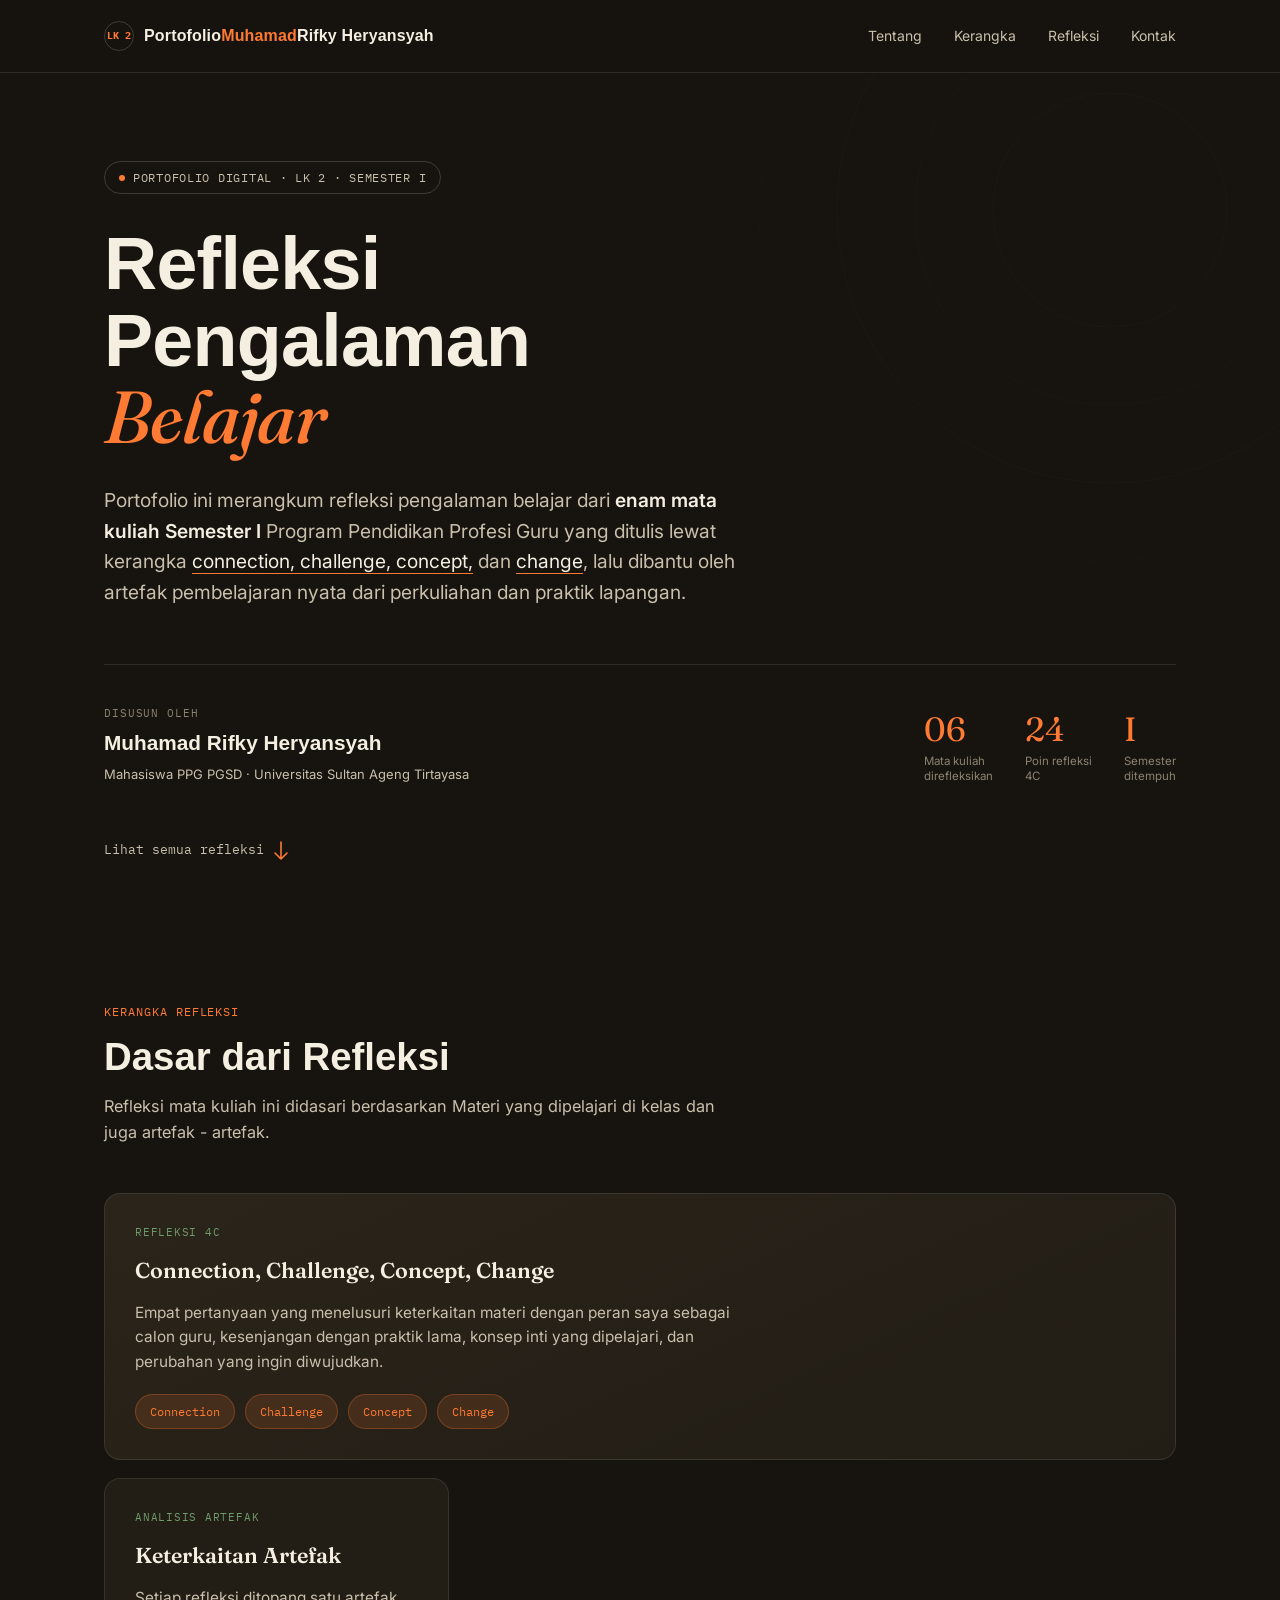
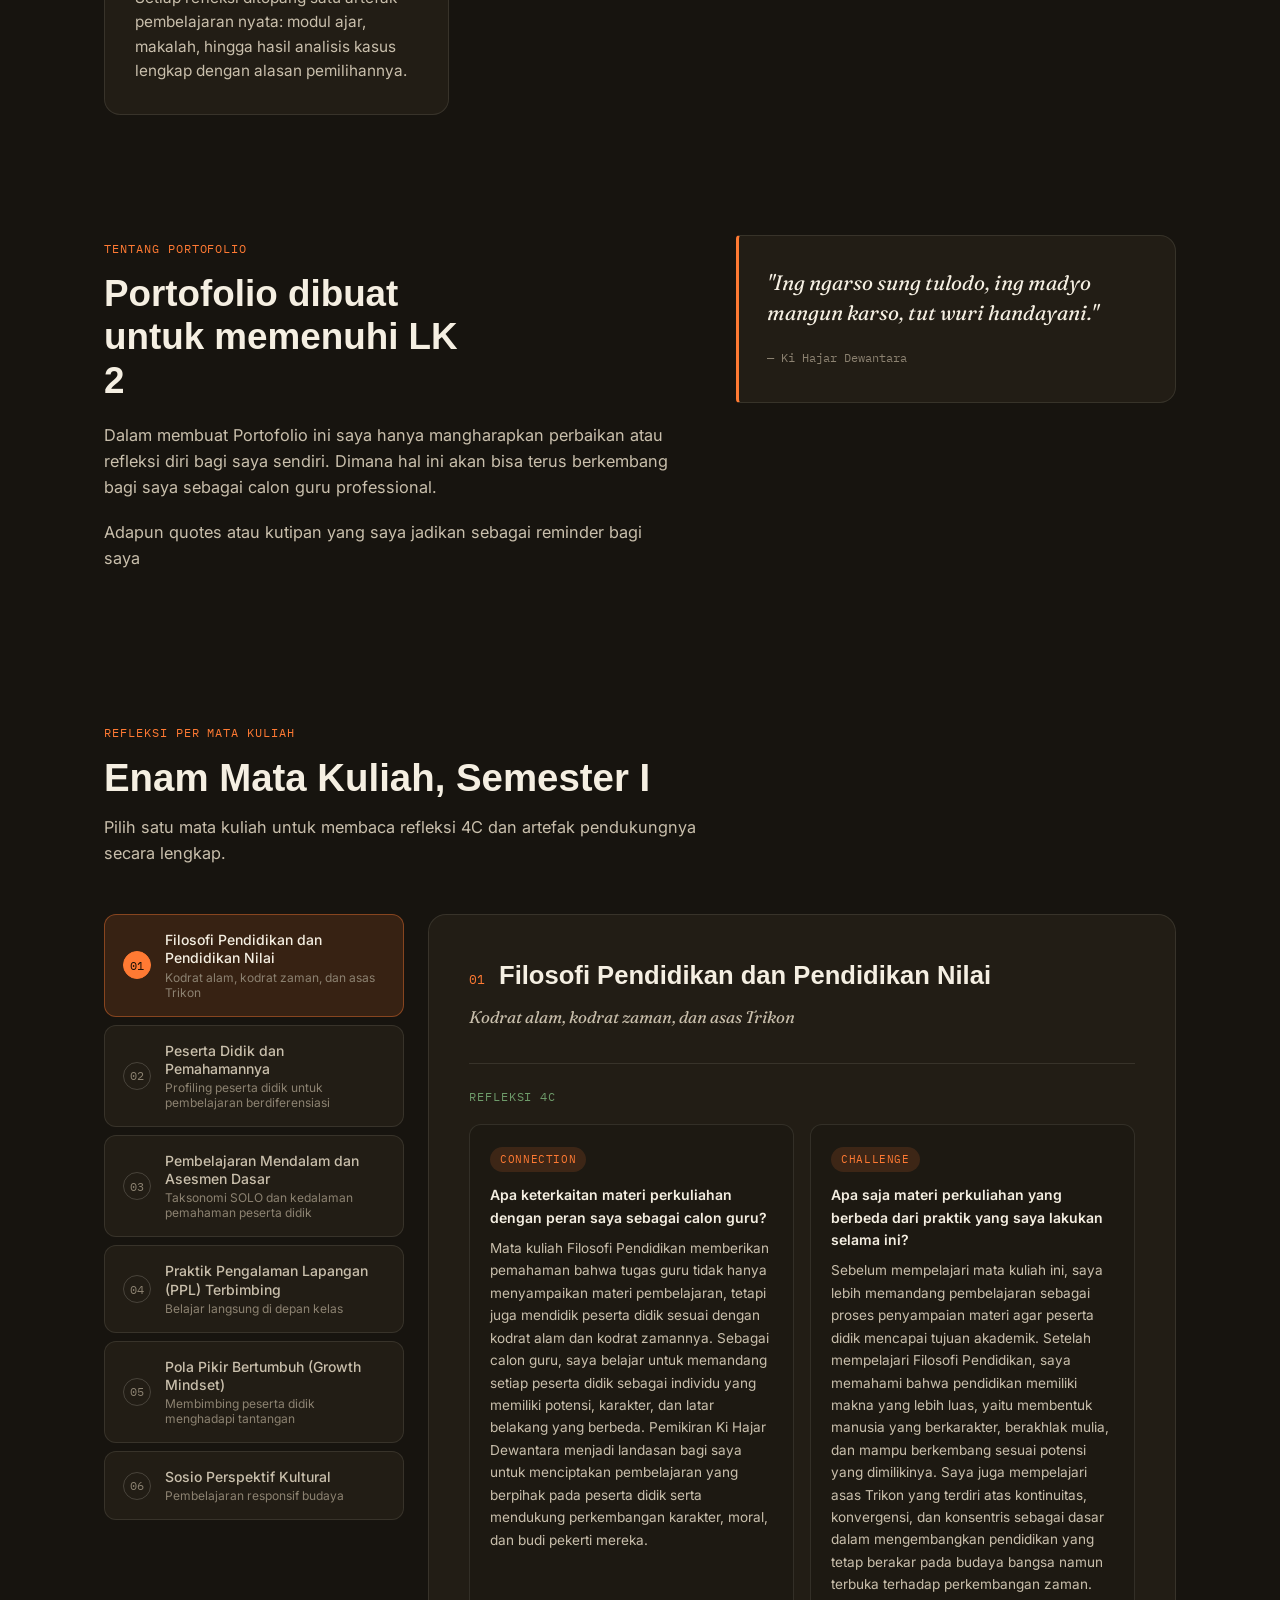
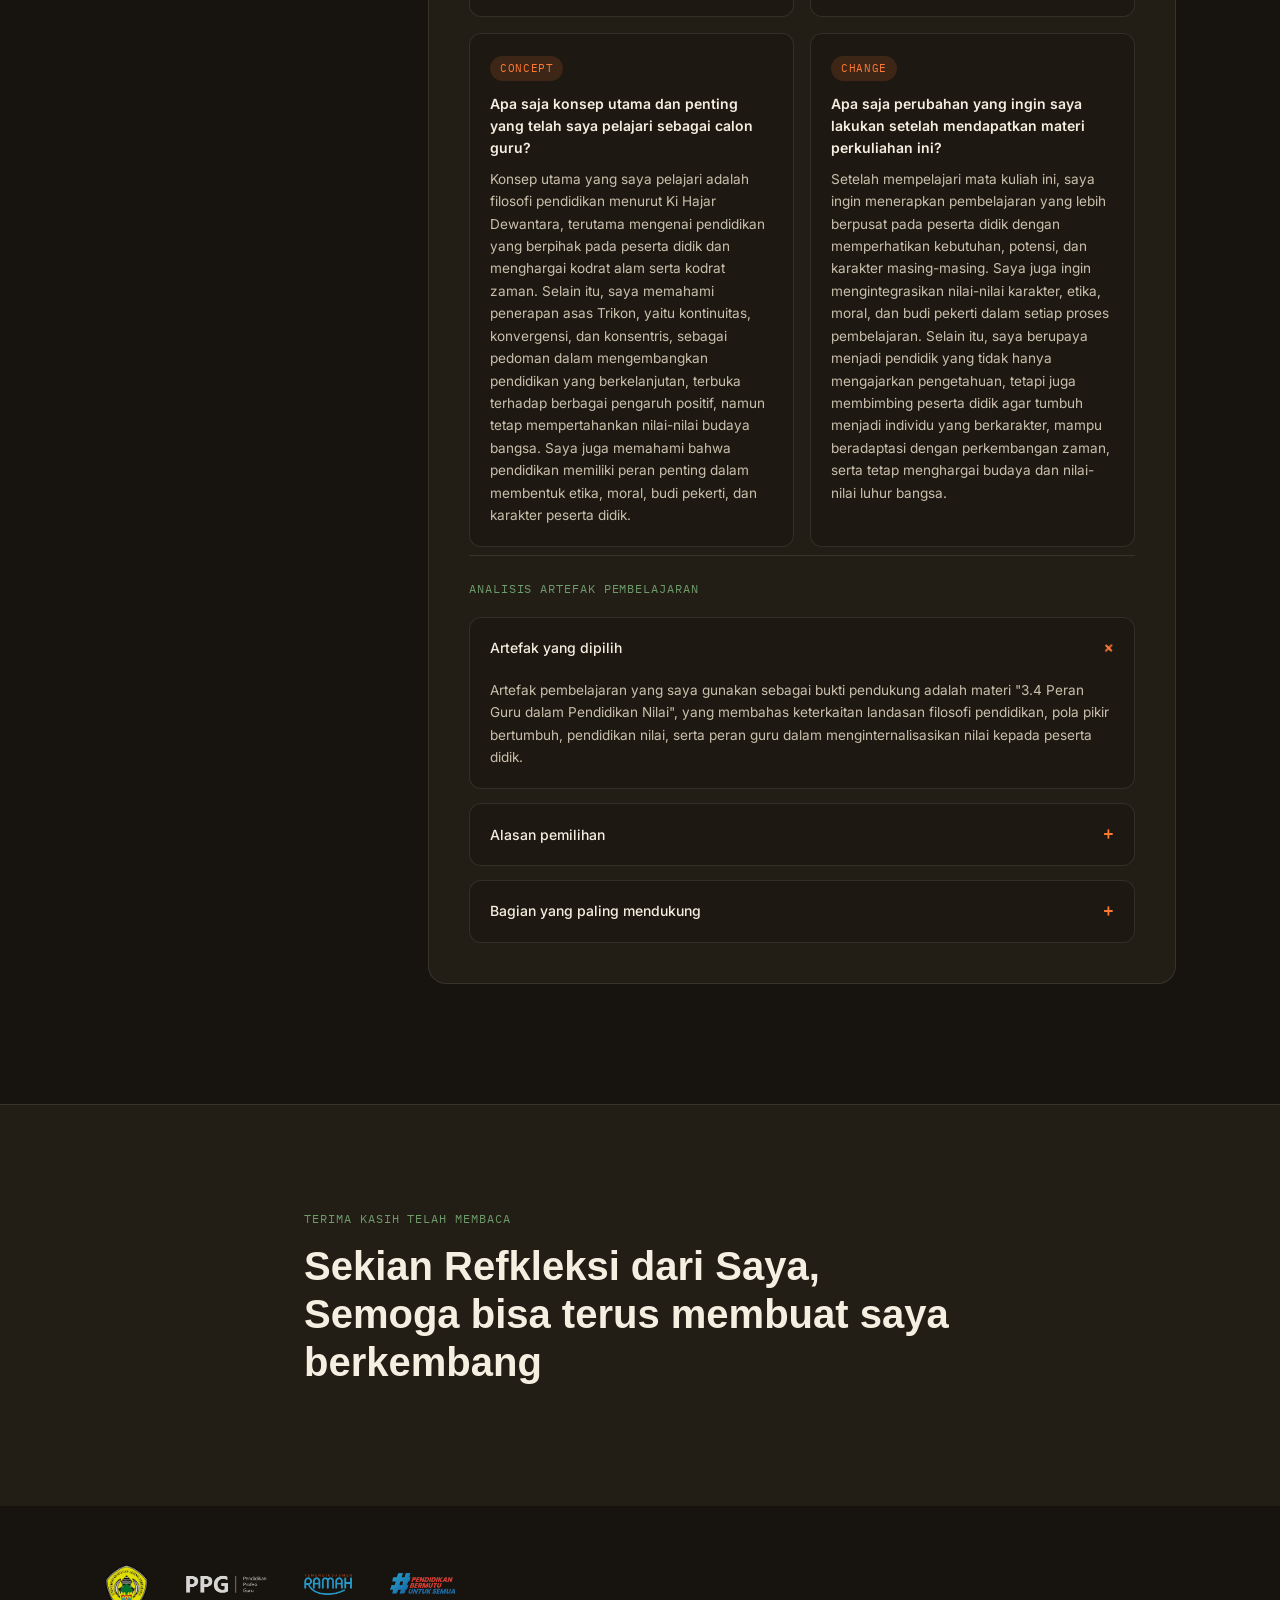
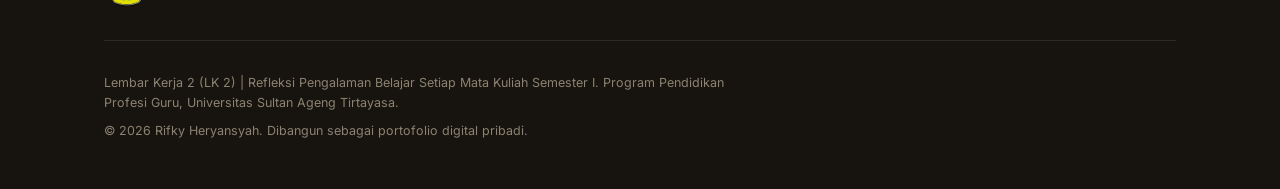
==== commit f4bcd8d7: "Update index.html" ====
--- a/index.html
+++ b/index.html
@@ -22,8 +22,8 @@
 <header class="site-header" id="top">
   <div class="wrap header-inner">
     <a class="brand" href="#top" aria-label="Beranda">
-      <span class="brand-ring">01</span>
-      <span class="brand-text">Portofolio<em>.</em>Rifky</span>
+      <span class="brand-ring">LK 2</span>
+      <span class="brand-text">Portofolio<em>Muhamad</em>Rifky Heryansyah</span>
     </a>
     <nav class="site-nav" aria-label="Navigasi utama">
       <a href="#tentang">Tentang</a>
@@ -154,7 +154,7 @@
     <div class="wrap">
       <div class="section-head reveal">
         <span class="eyebrow">Refleksi Per Mata Kuliah</span>
-        <h2>Enam lingkar pertumbuhan, Semester I</h2>
+        <h2>Enam Mata Kuliah, Semester I</h2>
         <p>Pilih satu mata kuliah untuk membaca refleksi 4C dan artefak
           pendukungnya secara lengkap.</p>
       </div>
@@ -185,7 +185,7 @@
       <img src="bermutu.png" alt="Pendidikan Bermutu untuk Semua" loading="lazy">
     </div>
     <div class="footer-meta">
-      <p>Lembar Kerja 2 (LK 2) — Refleksi Pengalaman Belajar Setiap Mata
+      <p>Lembar Kerja 2 (LK 2) | Refleksi Pengalaman Belajar Setiap Mata
         Kuliah Semester I. Program Pendidikan Profesi Guru, Universitas
         Sultan Ageng Tirtayasa.</p>
       <p class="footer-copy">© <span id="year"></span> Rifky Heryansyah. Dibangun sebagai portofolio digital pribadi.</p>
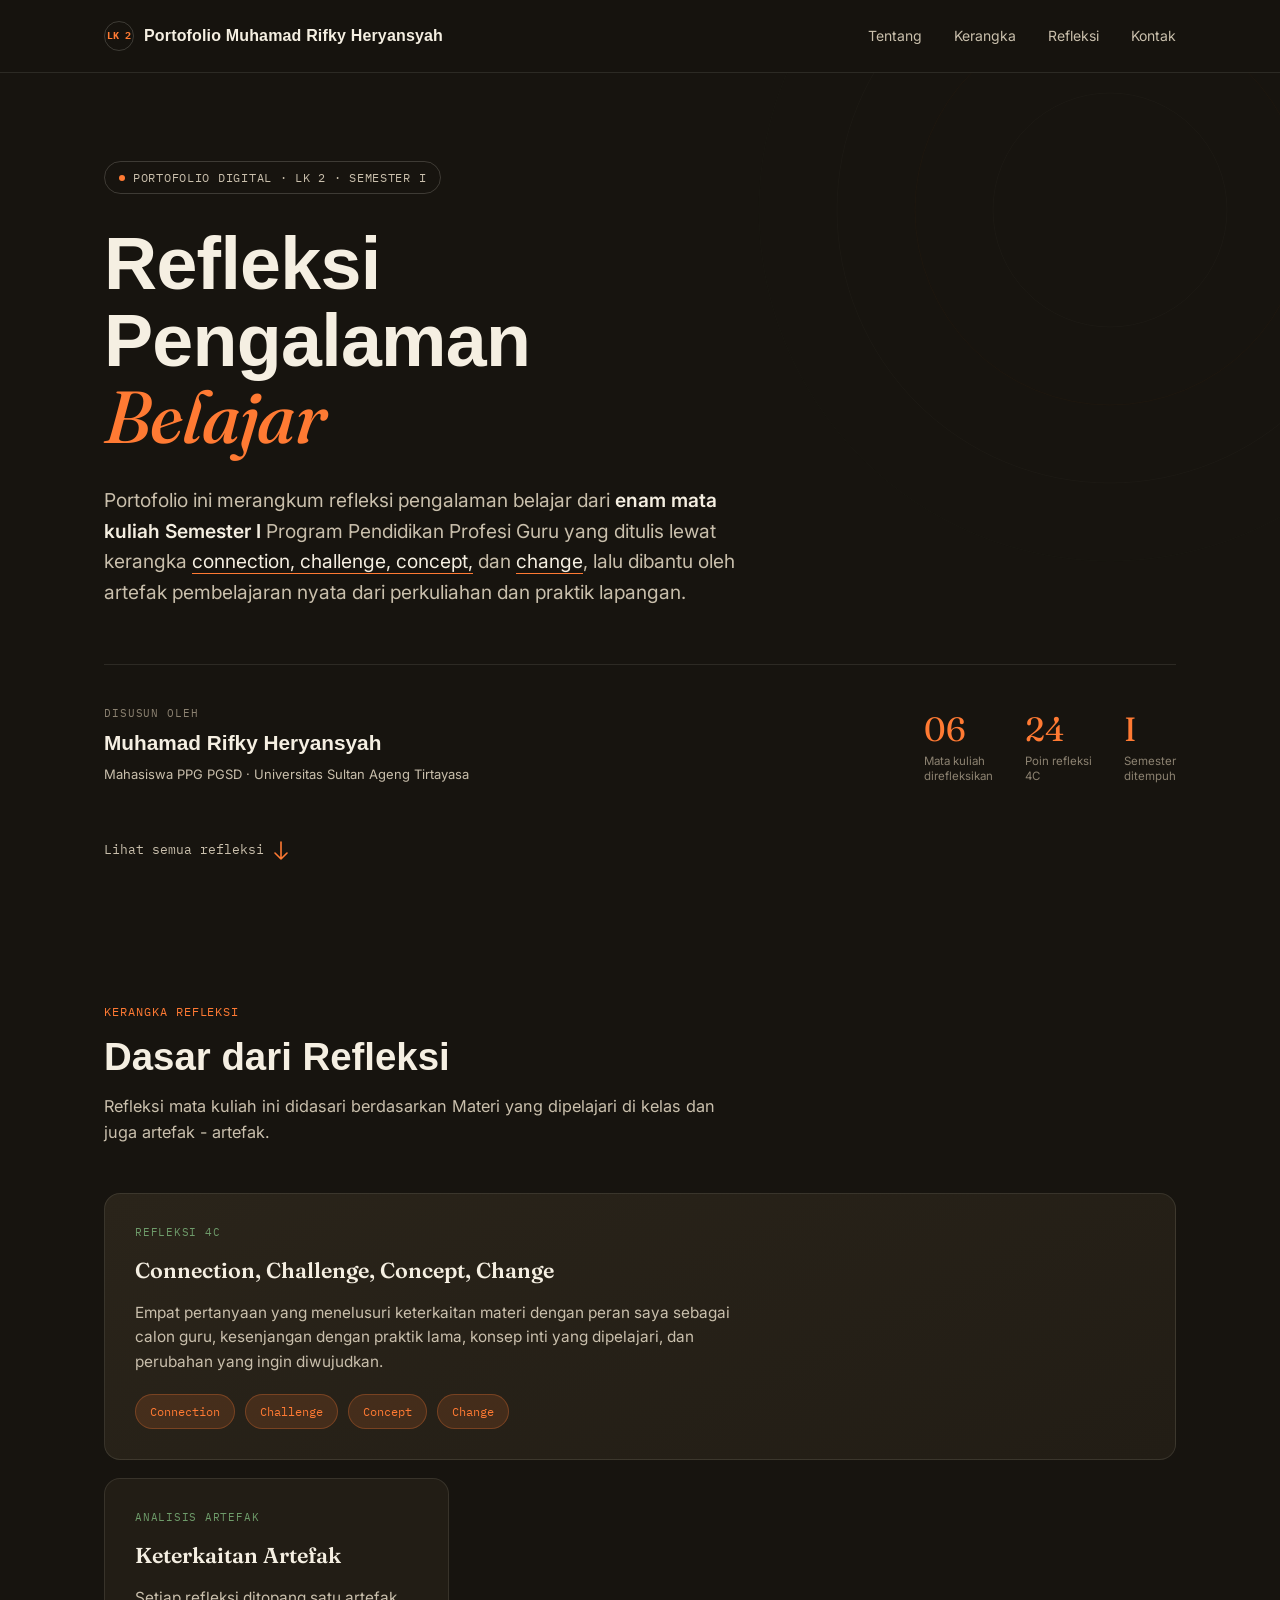
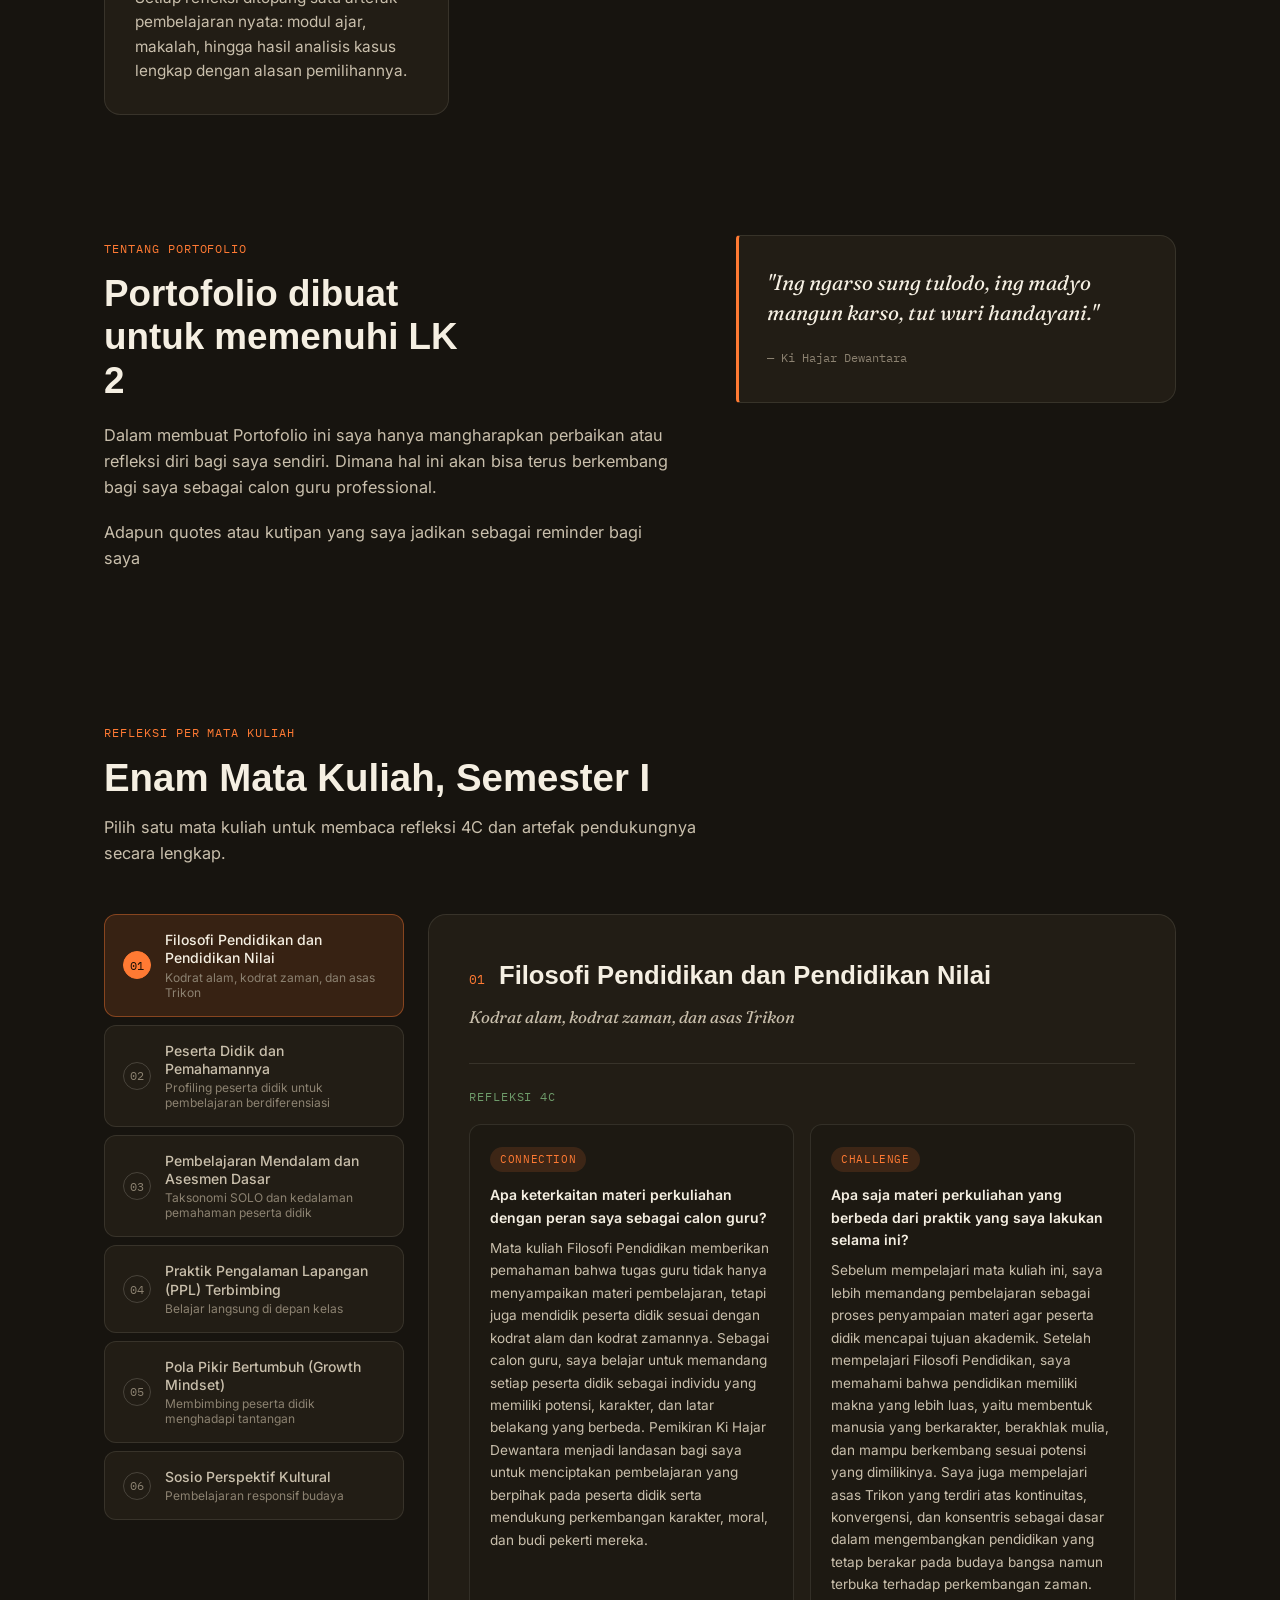
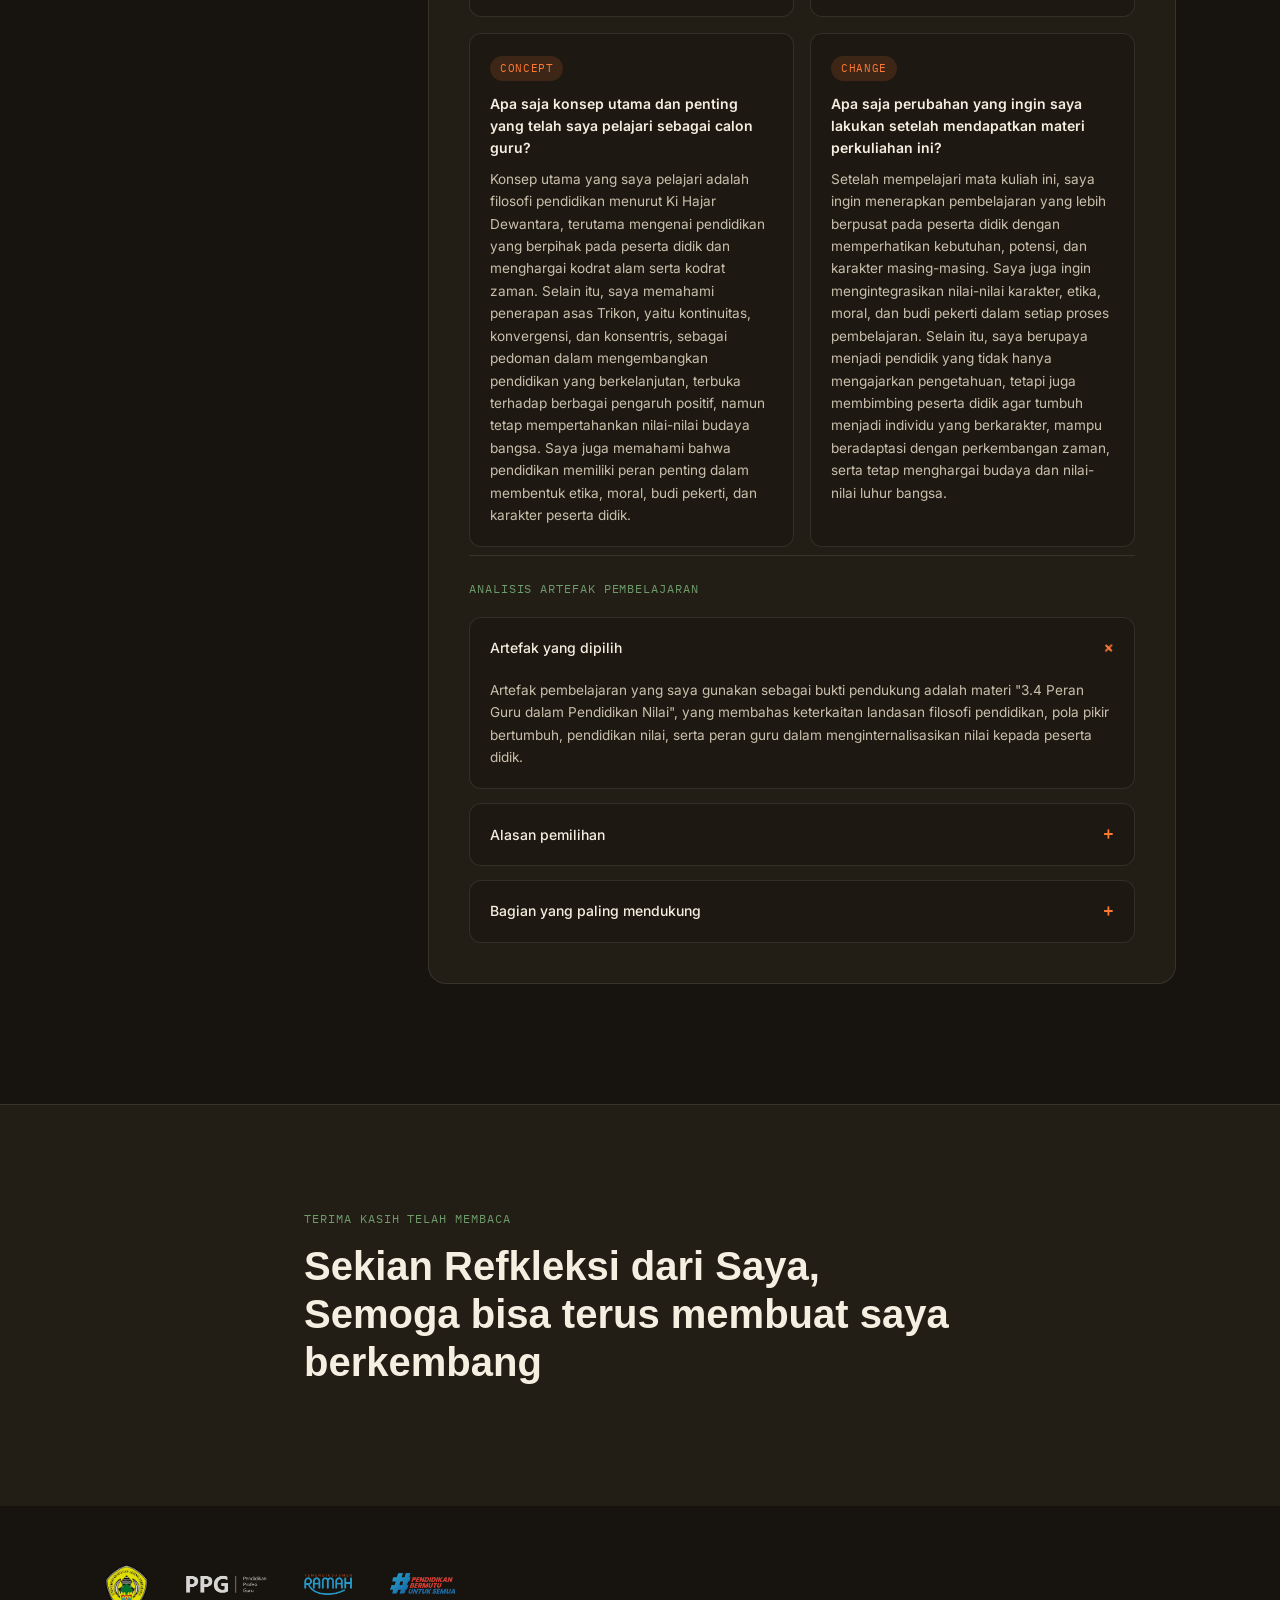
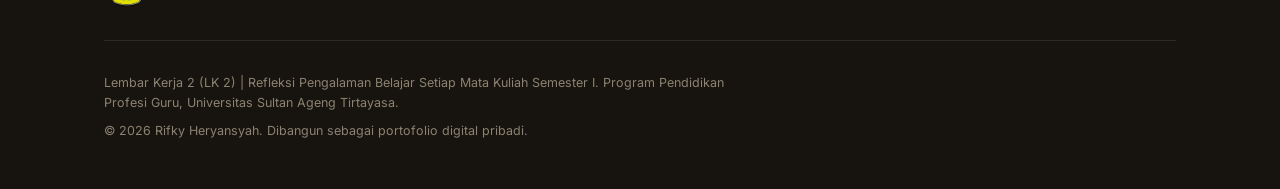
==== commit 605136ba: "Update index.html" ====
--- a/index.html
+++ b/index.html
@@ -23,7 +23,7 @@
   <div class="wrap header-inner">
     <a class="brand" href="#top" aria-label="Beranda">
       <span class="brand-ring">LK 2</span>
-      <span class="brand-text">Portofolio<em>Muhamad</em>Rifky Heryansyah</span>
+      <span class="brand-text">Portofolio Muhamad Rifky Heryansyah</span>
     </a>
     <nav class="site-nav" aria-label="Navigasi utama">
       <a href="#tentang">Tentang</a>
